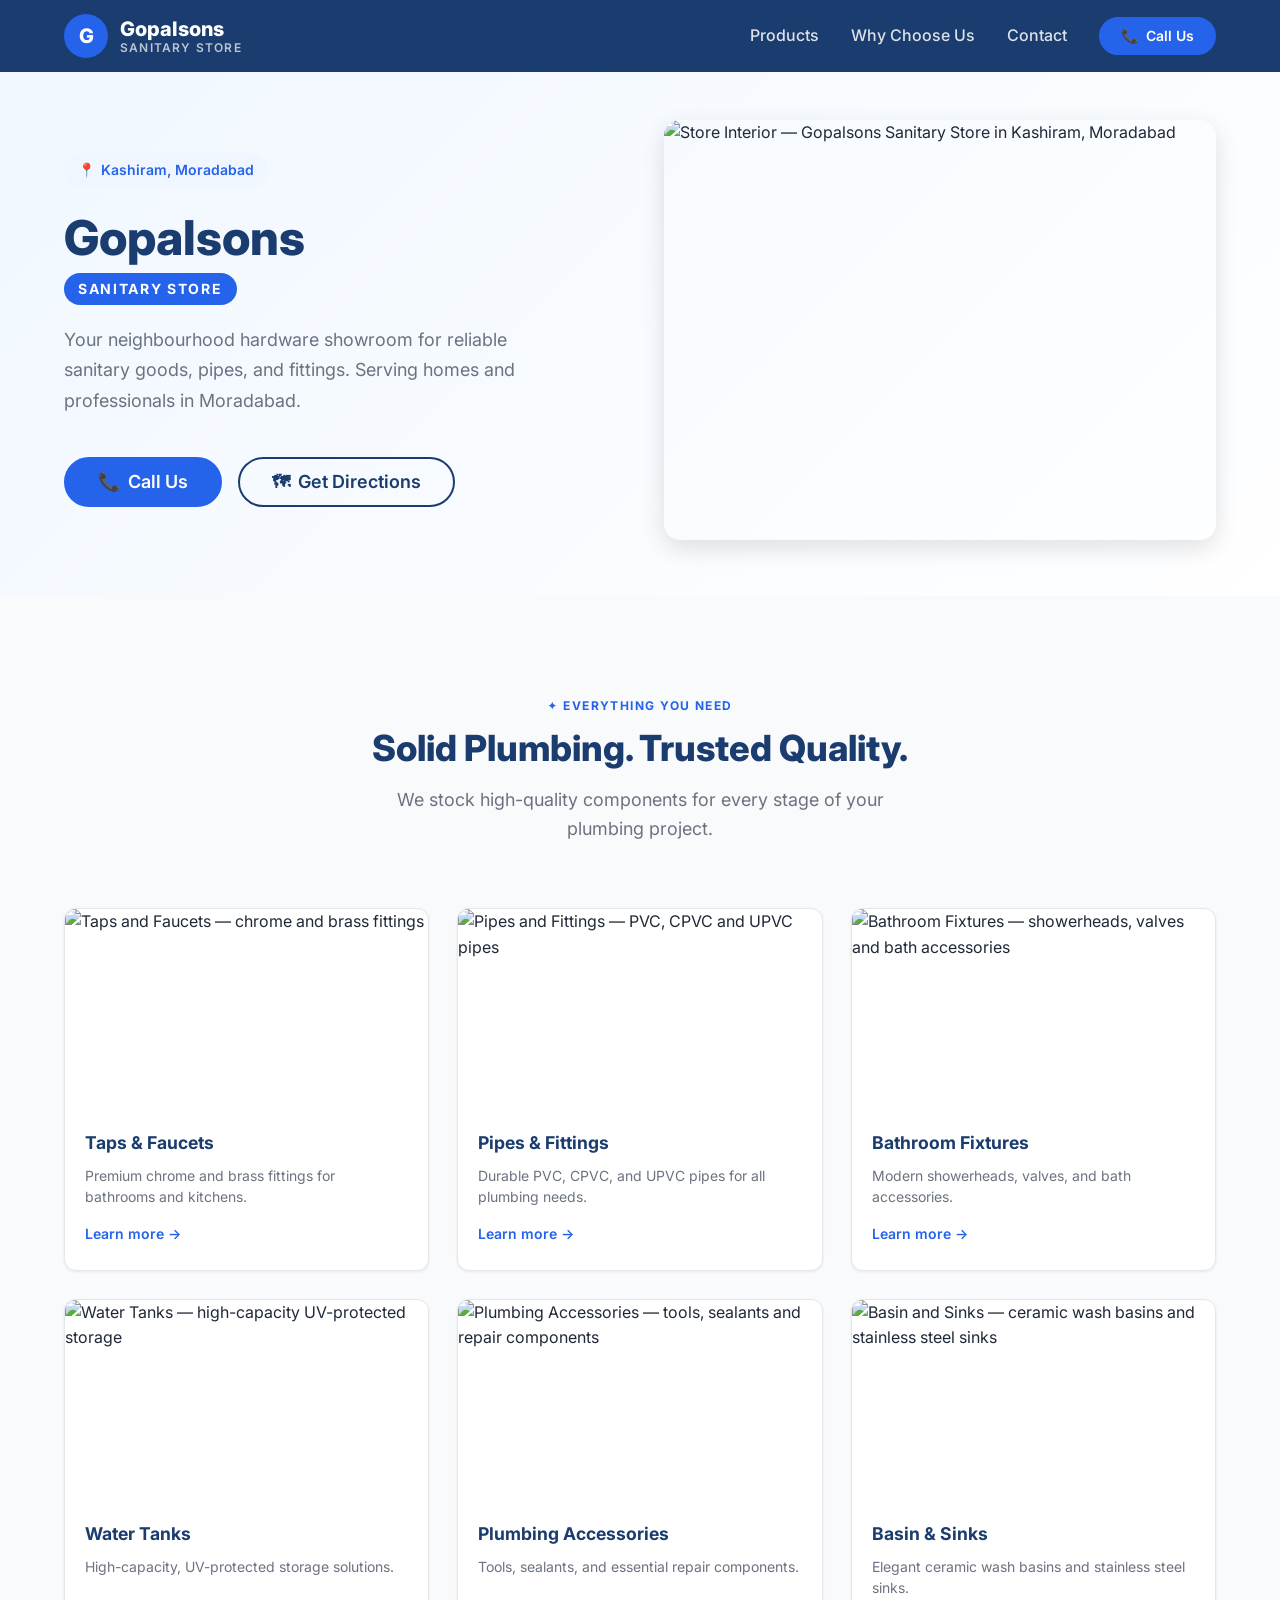
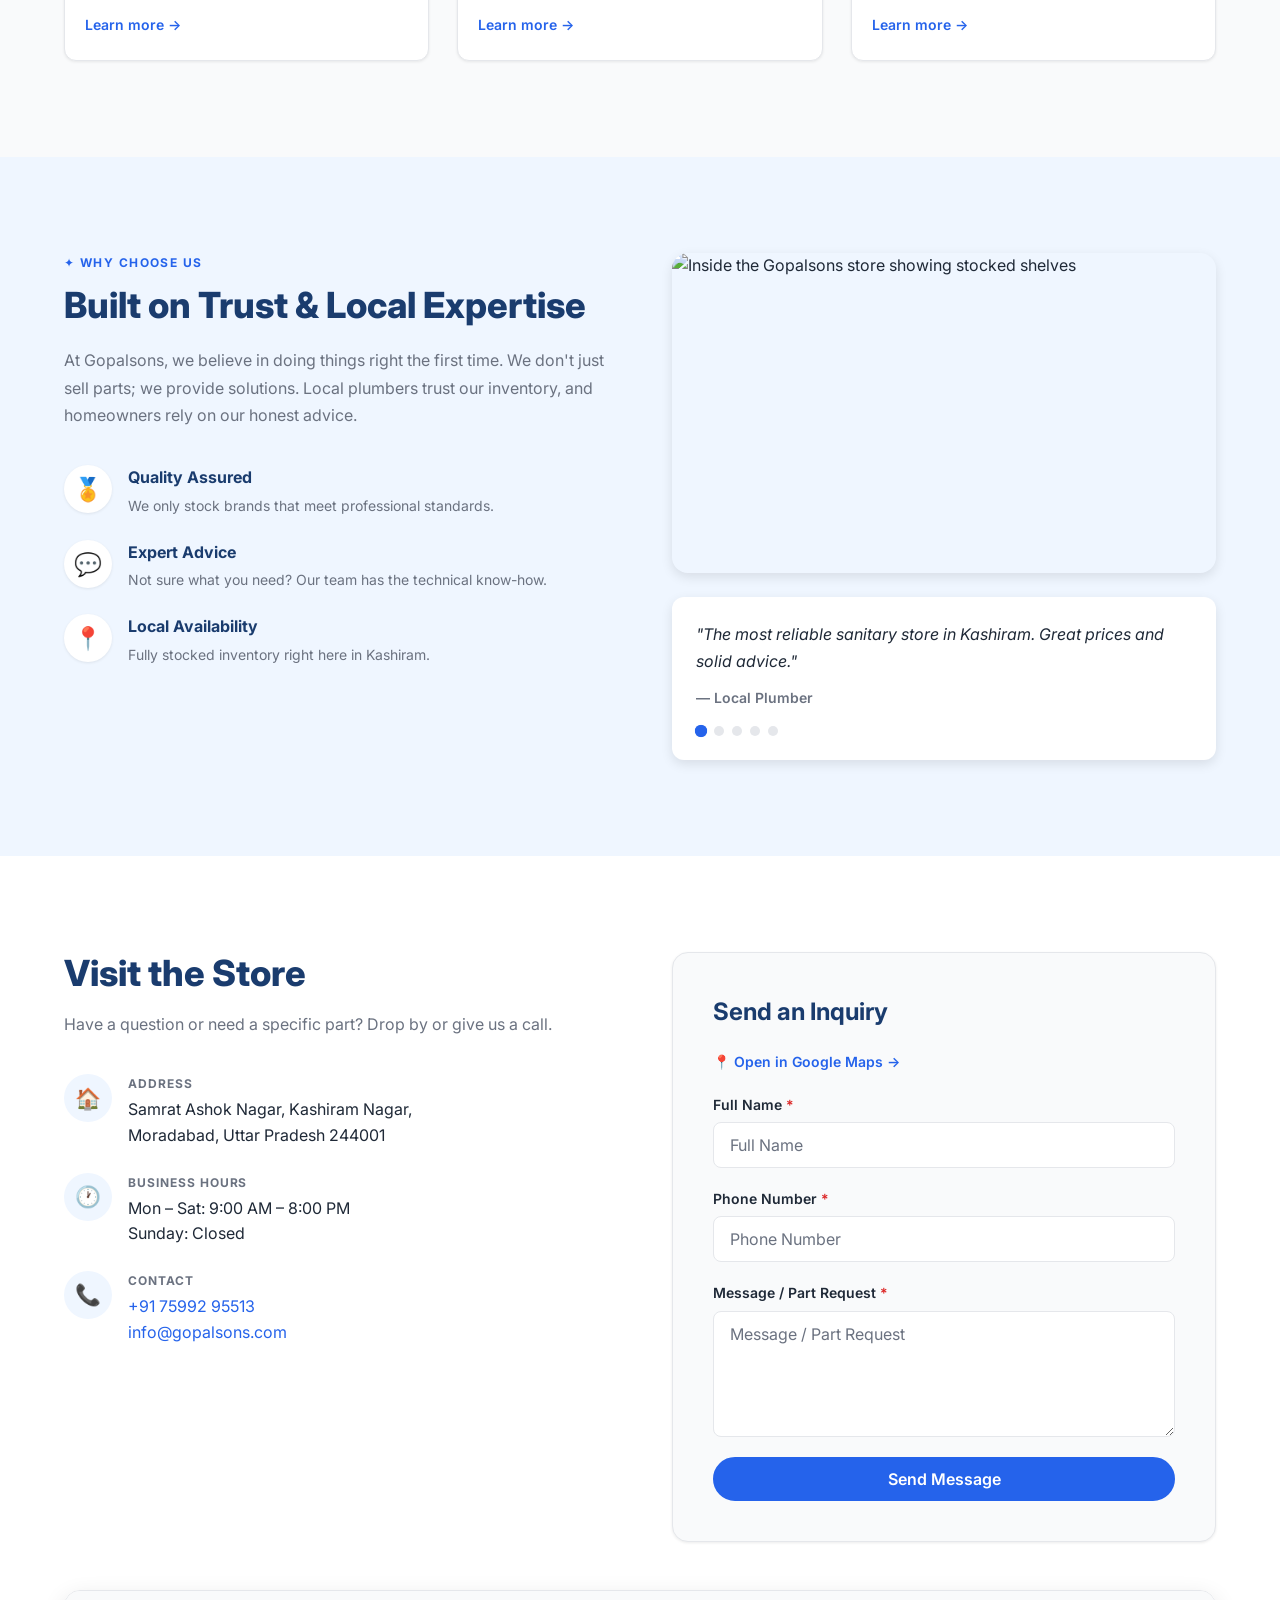
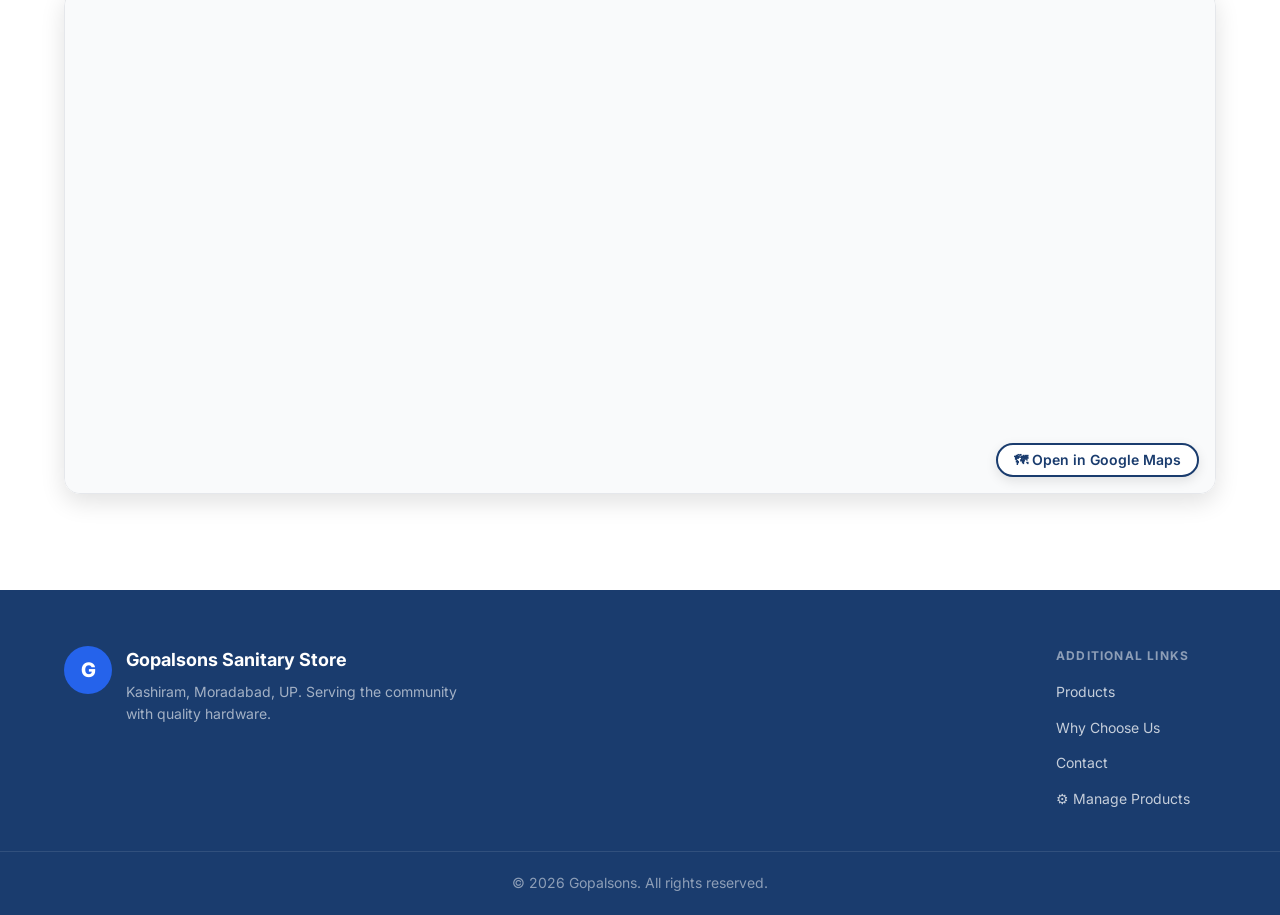
==== index.html @ b0012ec2 "Initial commit: Gopalsons Sanitary Store website" ====
<!DOCTYPE html>
<html lang="en">
<head>
  <meta charset="UTF-8" />
  <meta name="viewport" content="width=device-width, initial-scale=1.0" />
  <title>Gopalsons Sanitary Store | Kashiram, Moradabad</title>
  <meta name="description" content="Gopalsons is your neighbourhood sanitary hardware showroom in Kashiram, Moradabad. Quality pipes, taps, faucets, bathroom fixtures, and plumbing accessories." />

  <!-- Open Graph -->
  <meta property="og:title" content="Gopalsons Sanitary Store | Kashiram, Moradabad" />
  <meta property="og:description" content="Your neighbourhood hardware showroom for reliable sanitary goods, pipes, and fittings. Serving homes and professionals in Moradabad." />
  <meta property="og:type" content="website" />
  <meta property="og:url" content="https://gopalsons-sanitary-supply--jaswant.replit.app/" />
  <meta property="og:image" content="https://gopalsons-sanitary-supply--jaswant.replit.app/hero-bg.jpg" />

  <!-- Google Fonts -->
  <link rel="preconnect" href="https://fonts.googleapis.com" />
  <link rel="preconnect" href="https://fonts.gstatic.com" crossorigin />
  <link href="https://fonts.googleapis.com/css2?family=Inter:wght@400;500;600;700;800&display=swap" rel="stylesheet" />

  <link rel="stylesheet" href="styles.css" />
</head>
<body>

  <a href="#main-content" class="skip-link">Skip to main content</a>

  <!-- ===========================
       NAVIGATION
  ============================ -->
  <header id="navbar">
    <nav class="nav-container">
      <div class="nav-brand">
        <div class="nav-logo" aria-hidden="true">G</div>
        <div class="nav-brand-text">
          <span class="nav-title">Gopalsons</span>
          <span class="nav-subtitle">SANITARY STORE</span>
        </div>
      </div>

      <ul class="nav-links" role="list">
        <li><a href="#products">Products</a></li>
        <li><a href="#about">Why Choose Us</a></li>
        <li><a href="#contact">Contact</a></li>
      </ul>

      <a href="tel:+917599295513" class="btn btn-primary nav-cta">
        <span aria-hidden="true">📞</span> Call Us
      </a>

      <button
        class="nav-hamburger"
        id="navHamburger"
        aria-label="Toggle navigation"
        aria-expanded="false"
        aria-controls="navDrawer"
      >☰</button>
    </nav>

    <!-- Mobile Drawer -->
    <div class="nav-drawer" id="navDrawer" aria-hidden="true">
      <ul class="nav-drawer-links" role="list">
        <li><a href="#products">Products</a></li>
        <li><a href="#about">Why Choose Us</a></li>
        <li><a href="#contact">Contact</a></li>
        <li>
          <a href="tel:+917599295513" class="btn btn-primary drawer-cta">
            📞 Call Us
          </a>
        </li>
      </ul>
    </div>
  </header>

  <main id="main-content">

    <!-- ===========================
         HERO SECTION
    ============================ -->
    <section id="hero" aria-label="Hero">
      <div class="hero-container">
        <div class="hero-content">
          <div class="hero-badge">
            <span aria-hidden="true">📍</span> Kashiram, Moradabad
          </div>

          <h1 class="hero-title">Gopalsons</h1>
          <p class="hero-subtitle">
            <span class="hero-store-tag">SANITARY STORE</span>
          </p>

          <p class="hero-tagline">
            Your neighbourhood hardware showroom for reliable sanitary goods,
            pipes, and fittings. Serving homes and professionals in Moradabad.
          </p>

          <div class="hero-actions">
            <a href="tel:+917599295513" class="btn btn-primary btn-lg">
              <span aria-hidden="true">📞</span> Call Us
            </a>
            <a
              href="https://www.google.com/maps/place/Gopal+Son%27s+Sanitary+Store/@28.8424209,78.7502302,16.25z/data=!4m6!3m5!1s0x390afb600d4c7957:0x787fab94d7e78c6c!8m2!3d28.8423056!4d78.751364!16s%2Fg%2F11rd0y1kb9"
              target="_blank"
              rel="noopener noreferrer"
              class="btn btn-outline btn-lg"
            >
              <span aria-hidden="true">🗺</span> Get Directions
            </a>
          </div>
        </div>

        <div class="hero-image-wrap">
          <img
            src="https://gopalsons-sanitary-supply--jaswant.replit.app/hero-bg.jpg"
            alt="Store Interior — Gopalsons Sanitary Store in Kashiram, Moradabad"
            class="hero-img"
            loading="eager"
            width="600"
            height="480"
          />
        </div>
      </div>
    </section>

    <!-- ===========================
         PRODUCTS SECTION
    ============================ -->
    <section id="products" aria-labelledby="products-heading">
      <div class="section-container">
        <div class="section-header">
          <p class="section-label">✦ Everything You Need</p>
          <h2 id="products-heading">Solid Plumbing. Trusted Quality.</h2>
          <p class="section-sub">
            We stock high-quality components for every stage of your plumbing project.
          </p>
        </div>

        <div class="products-grid">

          <article class="product-card">
            <div class="product-card-img-wrap">
              <img
                src="https://gopalsons-sanitary-supply--jaswant.replit.app/taps.jpg"
                alt="Taps and Faucets — chrome and brass fittings"
                loading="lazy"
                width="400"
                height="240"
              />
            </div>
            <div class="product-card-body">
              <h3>Taps &amp; Faucets</h3>
              <p>Premium chrome and brass fittings for bathrooms and kitchens.</p>
              <a href="plp.html?category=taps-faucets" class="product-link">Learn more <span aria-hidden="true">→</span></a>
            </div>
          </article>

          <article class="product-card">
            <div class="product-card-img-wrap">
              <img
                src="https://gopalsons-sanitary-supply--jaswant.replit.app/pipes.jpg"
                alt="Pipes and Fittings — PVC, CPVC and UPVC pipes"
                loading="lazy"
                width="400"
                height="240"
              />
            </div>
            <div class="product-card-body">
              <h3>Pipes &amp; Fittings</h3>
              <p>Durable PVC, CPVC, and UPVC pipes for all plumbing needs.</p>
              <a href="plp.html?category=pipes-fittings" class="product-link">Learn more <span aria-hidden="true">→</span></a>
            </div>
          </article>

          <article class="product-card">
            <div class="product-card-img-wrap">
              <img
                src="https://gopalsons-sanitary-supply--jaswant.replit.app/fixtures.jpg"
                alt="Bathroom Fixtures — showerheads, valves and bath accessories"
                loading="lazy"
                width="400"
                height="240"
              />
            </div>
            <div class="product-card-body">
              <h3>Bathroom Fixtures</h3>
              <p>Modern showerheads, valves, and bath accessories.</p>
              <a href="plp.html?category=bathroom-fixtures" class="product-link">Learn more <span aria-hidden="true">→</span></a>
            </div>
          </article>

          <article class="product-card">
            <div class="product-card-img-wrap">
              <img
                src="https://gopalsons-sanitary-supply--jaswant.replit.app/tank.jpg"
                alt="Water Tanks — high-capacity UV-protected storage"
                loading="lazy"
                width="400"
                height="240"
              />
            </div>
            <div class="product-card-body">
              <h3>Water Tanks</h3>
              <p>High-capacity, UV-protected storage solutions.</p>
              <a href="plp.html?category=water-tanks" class="product-link">Learn more <span aria-hidden="true">→</span></a>
            </div>
          </article>

          <article class="product-card">
            <div class="product-card-img-wrap">
              <img
                src="https://gopalsons-sanitary-supply--jaswant.replit.app/accessories.jpg"
                alt="Plumbing Accessories — tools, sealants and repair components"
                loading="lazy"
                width="400"
                height="240"
              />
            </div>
            <div class="product-card-body">
              <h3>Plumbing Accessories</h3>
              <p>Tools, sealants, and essential repair components.</p>
              <a href="plp.html?category=plumbing-accessories" class="product-link">Learn more <span aria-hidden="true">→</span></a>
            </div>
          </article>

          <article class="product-card">
            <div class="product-card-img-wrap">
              <img
                src="https://gopalsons-sanitary-supply--jaswant.replit.app/basin.jpg"
                alt="Basin and Sinks — ceramic wash basins and stainless steel sinks"
                loading="lazy"
                width="400"
                height="240"
              />
            </div>
            <div class="product-card-body">
              <h3>Basin &amp; Sinks</h3>
              <p>Elegant ceramic wash basins and stainless steel sinks.</p>
              <a href="plp.html?category=basin-sinks" class="product-link">Learn more <span aria-hidden="true">→</span></a>
            </div>
          </article>

        </div>
      </div>
    </section>

    <!-- ===========================
         ABOUT / TRUST SECTION
    ============================ -->
    <section id="about" aria-labelledby="about-heading">
      <div class="section-container">
        <div class="about-grid">

          <!-- Left: text content -->
          <div class="about-content">
            <p class="section-label">✦ Why Choose Us</p>
            <h2 id="about-heading">Built on Trust &amp; Local Expertise</h2>
            <p class="about-intro">
              At Gopalsons, we believe in doing things right the first time.
              We don't just sell parts; we provide solutions. Local plumbers
              trust our inventory, and homeowners rely on our honest advice.
            </p>

            <div class="features-list">
              <div class="feature-row">
                <div class="feature-icon" aria-hidden="true">🏅</div>
                <div class="feature-text">
                  <h3>Quality Assured</h3>
                  <p>We only stock brands that meet professional standards.</p>
                </div>
              </div>

              <div class="feature-row">
                <div class="feature-icon" aria-hidden="true">💬</div>
                <div class="feature-text">
                  <h3>Expert Advice</h3>
                  <p>Not sure what you need? Our team has the technical know-how.</p>
                </div>
              </div>

              <div class="feature-row">
                <div class="feature-icon" aria-hidden="true">📍</div>
                <div class="feature-text">
                  <h3>Local Availability</h3>
                  <p>Fully stocked inventory right here in Kashiram.</p>
                </div>
              </div>
            </div>
          </div>

          <!-- Right: image + testimonial carousel -->
          <div class="about-visual">
            <img
              src="https://gopalsons-sanitary-supply--jaswant.replit.app/hero-bg.jpg"
              alt="Inside the Gopalsons store showing stocked shelves"
              class="about-img"
              loading="lazy"
              width="560"
              height="380"
            />

            <div class="testimonial-card" role="region" aria-label="Customer testimonials">
              <blockquote id="testimonialQuote" class="testimonial-quote">
                <p>"The most reliable sanitary store in Kashiram. Great prices and solid advice."</p>
                <footer class="testimonial-author">— Local Plumber</footer>
              </blockquote>

              <div class="carousel-dots" role="tablist" aria-label="Testimonial slides">
                <button class="dot active" role="tab" aria-label="Go to slide 1" aria-selected="true" data-index="0"></button>
                <button class="dot" role="tab" aria-label="Go to slide 2" aria-selected="false" data-index="1"></button>
                <button class="dot" role="tab" aria-label="Go to slide 3" aria-selected="false" data-index="2"></button>
                <button class="dot" role="tab" aria-label="Go to slide 4" aria-selected="false" data-index="3"></button>
                <button class="dot" role="tab" aria-label="Go to slide 5" aria-selected="false" data-index="4"></button>
              </div>
            </div>
          </div>

        </div>
      </div>
    </section>

    <!-- ===========================
         CONTACT SECTION
    ============================ -->
    <section id="contact" aria-labelledby="contact-heading">
      <div class="section-container">
        <div class="contact-grid">

          <!-- Left: Store details -->
          <div class="contact-info">
            <h2 id="contact-heading">Visit the Store</h2>
            <p class="contact-intro">
              Have a question or need a specific part? Drop by or give us a call.
            </p>

            <div class="store-details">
              <div class="store-detail-block">
                <div class="store-detail-icon" aria-hidden="true">🏠</div>
                <div class="store-detail-text">
                  <span class="store-detail-label">Address</span>
                  <span class="store-detail-value">Samrat Ashok Nagar, Kashiram Nagar,<br />Moradabad, Uttar Pradesh 244001</span>
                </div>
              </div>

              <div class="store-detail-block">
                <div class="store-detail-icon" aria-hidden="true">🕐</div>
                <div class="store-detail-text">
                  <span class="store-detail-label">Business Hours</span>
                  <span class="store-detail-value">
                    Mon – Sat: 9:00 AM – 8:00 PM<br />Sunday: Closed
                  </span>
                </div>
              </div>

              <div class="store-detail-block">
                <div class="store-detail-icon" aria-hidden="true">📞</div>
                <div class="store-detail-text">
                  <span class="store-detail-label">Contact</span>
                  <span class="store-detail-value">
                    <a href="tel:+917599295513">+91 75992 95513</a><br />
                    <a href="mailto:info@gopalsons.com">info@gopalsons.com</a>
                  </span>
                </div>
              </div>
            </div>
          </div>

          <!-- Right: Inquiry form -->
          <div class="contact-form-wrap">
            <h3>Send an Inquiry</h3>
            <p class="map-directions-hint">📍 <a href="https://www.google.com/maps/place/Gopal+Son%27s+Sanitary+Store/@28.8424209,78.7502302,16.25z/data=!4m6!3m5!1s0x390afb600d4c7957:0x787fab94d7e78c6c!8m2!3d28.8423056!4d78.751364!16s%2Fg%2F11rd0y1kb9" target="_blank" rel="noopener noreferrer">Open in Google Maps →</a></p>
            <form id="contactForm" class="contact-form" novalidate>
              <div class="form-group">
                <label for="fullName">Full Name <span class="required" aria-hidden="true">*</span></label>
                <input
                  type="text"
                  id="fullName"
                  name="fullName"
                  placeholder="Full Name"
                  required
                  autocomplete="name"
                />
              </div>

              <div class="form-group">
                <label for="phone">Phone Number <span class="required" aria-hidden="true">*</span></label>
                <input
                  type="tel"
                  id="phone"
                  name="phone"
                  placeholder="Phone Number"
                  required
                  pattern="[0-9+\-\s]{7,15}"
                  autocomplete="tel"
                />
              </div>

              <div class="form-group">
                <label for="message">Message / Part Request <span class="required" aria-hidden="true">*</span></label>
                <textarea
                  id="message"
                  name="message"
                  placeholder="Message / Part Request"
                  rows="5"
                  required
                ></textarea>
              </div>

              <button type="submit" class="btn btn-primary btn-full">
                Send Message
              </button>
            </form>
          </div>

        </div>

        <!-- Google Maps Embed (T-93) — pinned via exact coordinates -->
        <div class="map-embed-wrap">
          <iframe
            class="map-embed"
            title="Gopalsons Sanitary Store location on Google Maps"
            aria-label="Map showing Gopal Son's Sanitary Store at Samrat Ashok Nagar, Kashiram Nagar, Moradabad"
            src="https://maps.google.com/maps?q=28.842326101224128,78.75170978437237&z=17&output=embed"
            allowfullscreen
            loading="lazy"
            referrerpolicy="no-referrer-when-downgrade"
          ><a href="https://www.google.com/maps/place/Gopal+Son%27s+Sanitary+Store/@28.8424209,78.7502302,16.25z" target="_blank" rel="noopener noreferrer">View store on Google Maps</a></iframe>
          <a
            href="https://www.google.com/maps/place/Gopal+Son%27s+Sanitary+Store/@28.8424209,78.7502302,16.25z/data=!4m6!3m5!1s0x390afb600d4c7957:0x787fab94d7e78c6c!8m2!3d28.8423056!4d78.751364!16s%2Fg%2F11rd0y1kb9"
            target="_blank"
            rel="noopener noreferrer"
            class="btn btn-outline btn-sm map-open-btn"
          >🗺 Open in Google Maps</a>
        </div>

      </div>
    </section>

  </main>

  <!-- ===========================
       ADMIN — PRODUCT MANAGEMENT
  ============================ -->
  <section id="admin" class="admin-section" aria-labelledby="admin-heading" hidden>
    <div class="section-container">

      <div class="admin-header">
        <div>
          <p class="section-label">⚙ Product Management</p>
          <h2 id="admin-heading">Manage Products</h2>
          <p class="admin-header-sub">Add individual products or bulk-upload from a CSV file. Changes are saved locally in your browser.</p>
        </div>
        <button class="admin-close-btn" id="adminCloseBtn" aria-label="Close admin panel">✕ Close</button>
      </div>

      <!-- Tabs -->
      <div class="admin-tabs" role="tablist" aria-label="Product management options">
        <button class="admin-tab active" role="tab" aria-selected="true"
          aria-controls="tab-add-single" id="tab-btn-add">➕ Add Product</button>
        <button class="admin-tab" role="tab" aria-selected="false"
          aria-controls="tab-bulk-upload" id="tab-btn-bulk">📂 Bulk CSV Upload</button>
        <button class="admin-tab" role="tab" aria-selected="false"
          aria-controls="tab-manage-list" id="tab-btn-manage">📋 Manage List</button>
      </div>

      <!-- Panel: Add Single Product -->
      <div class="admin-panel" id="tab-add-single" role="tabpanel" aria-labelledby="tab-btn-add">
        <form id="adminProductForm" class="admin-form" novalidate>
          <div class="admin-form-grid">
            <div class="form-group">
              <label for="adminProductName">Product Name <span class="required" aria-hidden="true">*</span></label>
              <input type="text" id="adminProductName" name="name"
                placeholder="e.g. Brass Ball Valve" required autocomplete="off" />
            </div>
            <div class="form-group">
              <label for="adminProductCategory">Category <span class="required" aria-hidden="true">*</span></label>
              <select id="adminProductCategory" name="category" required>
                <option value="">— Select a category —</option>
                <option value="taps-faucets">Taps &amp; Faucets</option>
                <option value="pipes-fittings">Pipes &amp; Fittings</option>
                <option value="bathroom-fixtures">Bathroom Fixtures</option>
                <option value="water-tanks">Water Tanks</option>
                <option value="plumbing-accessories">Plumbing Accessories</option>
                <option value="basin-sinks">Basin &amp; Sinks</option>
                <option value="other">Other</option>
              </select>
            </div>
          </div>
          <div class="admin-form-grid">
            <div class="form-group">
              <label for="adminProductImg">Image URL <span class="form-hint">(optional)</span></label>
              <input type="url" id="adminProductImg" name="imageUrl"
                placeholder="https://example.com/image.jpg" autocomplete="off" />
            </div>
            <div class="form-group"><!-- spacer --></div>
          </div>
          <div class="form-group">
            <label for="adminProductDesc">Description <span class="required" aria-hidden="true">*</span></label>
            <textarea id="adminProductDesc" name="description" rows="3"
              placeholder="Short product description…" required></textarea>
          </div>
          <div class="admin-form-actions">
            <button type="submit" class="btn btn-primary">➕ Add Product</button>
            <span class="admin-feedback" id="adminAddFeedback" role="status" aria-live="polite"></span>
          </div>
        </form>
      </div>

      <!-- Panel: Bulk CSV Upload -->
      <div class="admin-panel" id="tab-bulk-upload" role="tabpanel" aria-labelledby="tab-btn-bulk" hidden>
        <div class="csv-info">
          <p>Upload a <code>.csv</code> file with the following columns (first row = headers):</p>
          <code class="csv-template-preview">name,description,imageUrl,category</code>
          <button class="btn btn-outline btn-sm" id="downloadTemplateBtn">⬇ Download CSV Template</button>
        </div>

        <div class="csv-dropzone" id="csvDropzone" role="button" tabindex="0"
          aria-label="Upload CSV file — click or drag and drop">
          <div class="csv-dropzone-icon" aria-hidden="true">📂</div>
          <p class="csv-dropzone-text">Drag &amp; drop your CSV here</p>
          <p class="csv-dropzone-sub">or click to browse files</p>
          <input type="file" id="csvFileInput" accept=".csv,text/csv"
            class="csv-file-input" aria-label="Select CSV file" />
        </div>

        <div class="csv-result" id="csvResult" hidden>
          <p class="csv-result-summary" id="csvResultSummary" role="status" aria-live="polite"></p>
          <div class="admin-form-actions">
            <button class="btn btn-primary" id="csvImportBtn">✅ Import Products</button>
            <button class="btn btn-outline" id="csvCancelBtn">Cancel</button>
          </div>
        </div>
      </div>

      <!-- Panel: Manage List -->
      <div class="admin-panel" id="tab-manage-list" role="tabpanel" aria-labelledby="tab-btn-manage" hidden>
        <div class="manage-toolbar">
          <p class="manage-count" id="manageCount">0 custom products</p>
          <button class="btn btn-outline btn-sm btn-danger" id="clearAllBtn">🗑 Clear All</button>
        </div>
        <div id="manageProductsTable" class="manage-table-wrap">
          <!-- Rendered by JS -->
        </div>
      </div>

    </div>
  </section>

  <!-- ===========================
       FOOTER
  ============================ -->
  <footer id="footer">
    <div class="footer-container">
      <div class="footer-brand">
        <div class="footer-logo" aria-hidden="true">G</div>
        <div class="footer-brand-text">
          <span class="footer-name">Gopalsons Sanitary Store</span>
          <span class="footer-tagline">Kashiram, Moradabad, UP. Serving the community with quality hardware.</span>
        </div>
      </div>

      <nav class="footer-nav" aria-label="Footer navigation">
        <p class="footer-nav-heading">Additional Links</p>
        <ul role="list">
          <li><a href="#products">Products</a></li>
          <li><a href="#about">Why Choose Us</a></li>
          <li><a href="#contact">Contact</a></li>
          <li><a href="#admin" id="openAdminLink">⚙ Manage Products</a></li>
        </ul>
      </nav>
    </div>

    <div class="footer-bottom">
      <p>© 2026 Gopalsons. All rights reserved.</p>
    </div>
  </footer>

  <!-- Toast Notification -->
  <div
    id="toast"
    class="toast"
    role="status"
    aria-live="polite"
    aria-atomic="true"
    aria-hidden="true"
  >
    ✅ Message sent! We'll get back to you shortly.
  </div>

  <script src="script.js"></script>
</body>
</html>
---- styles.css ----
/* =============================================================
   CSS CUSTOM PROPERTIES (Design System Tokens)
   Based on SPEC.md §5
   ============================================================= */
:root {
  /* Colours */
  --color-primary:       #1a3c6e;
  --color-primary-dark:  #122a52;
  --color-accent:        #2563eb;
  --color-accent-hover:  #1d4ed8;
  --color-accent-light:  #eff6ff;
  --color-text:          #1f2937;
  --color-text-muted:    #6b7280;
  --color-bg:            #ffffff;
  --color-bg-alt:        #f9fafb;
  --color-border:        #e5e7eb;
  --color-success:       #16a34a;

  /* Typography */
  --font-sans:   'Inter', system-ui, sans-serif;
  --text-xs:     0.75rem;
  --text-sm:     0.875rem;
  --text-base:   1rem;
  --text-lg:     1.125rem;
  --text-xl:     1.25rem;
  --text-2xl:    1.5rem;
  --text-3xl:    1.875rem;
  --text-4xl:    2.25rem;
  --text-5xl:    3rem;

  /* Border Radius */
  --radius-sm:   4px;
  --radius-md:   8px;
  --radius-lg:   12px;
  --radius-xl:   16px;
  --radius-full: 9999px;

  /* Shadows */
  --shadow-sm:   0 1px 3px rgba(0, 0, 0, 0.08);
  --shadow-md:   0 4px 12px rgba(0, 0, 0, 0.10);
  --shadow-lg:   0 8px 24px rgba(0, 0, 0, 0.12);

  /* Nav height used in padding offsets */
  --nav-height: 72px;
}

/* =============================================================
   SKIP TO CONTENT (T-85 keyboard a11y)
   ============================================================= */
.skip-link {
  position: absolute;
  top: -100%;
  left: 16px;
  background: var(--color-accent);
  color: #ffffff;
  padding: 12px 20px;
  border-radius: 0 0 var(--radius-md) var(--radius-md);
  font-weight: 700;
  font-size: var(--text-sm);
  z-index: 9999;
  transition: top 0.2s ease;
  text-decoration: none;
}

.skip-link:focus {
  top: 0;
}

/* =============================================================
   SCREEN READER ONLY
   ============================================================= */
.sr-only {
  position: absolute;
  width: 1px;
  height: 1px;
  padding: 0;
  margin: -1px;
  overflow: hidden;
  clip: rect(0, 0, 0, 0);
  white-space: nowrap;
  border: 0;
}

/* =============================================================
   CSS RESET & BASE
   ============================================================= */
*, *::before, *::after {
  box-sizing: border-box;
  margin: 0;
  padding: 0;
}

html {
  scroll-behavior: smooth;
  font-size: 16px;
  scroll-padding-top: var(--nav-height);
}

body {
  font-family: var(--font-sans);
  font-size: var(--text-base);
  line-height: 1.6;
  color: var(--color-text);
  background: var(--color-bg);
  -webkit-font-smoothing: antialiased;
}

img {
  display: block;
  max-width: 100%;
  height: auto;
}

a {
  color: inherit;
  text-decoration: none;
}

ul {
  list-style: none;
}

button {
  font-family: inherit;
  cursor: pointer;
  border: none;
  background: none;
}

/* =============================================================
   UTILITY CLASSES
   ============================================================= */
.section-container {
  max-width: 1200px;
  margin: 0 auto;
  padding: 96px 24px;
}

.section-header {
  text-align: center;
  margin-bottom: 64px;
}

.section-label {
  display: inline-block;
  font-size: var(--text-xs);
  font-weight: 700;
  letter-spacing: 0.12em;
  text-transform: uppercase;
  color: var(--color-accent);
  margin-bottom: 12px;
}

.section-header h2 {
  font-size: var(--text-4xl);
  font-weight: 800;
  color: var(--color-primary);
  line-height: 1.2;
  margin-bottom: 16px;
}

.section-sub {
  font-size: var(--text-lg);
  color: var(--color-text-muted);
  max-width: 560px;
  margin: 0 auto;
}

/* =============================================================
   BUTTONS
   ============================================================= */
.btn {
  display: inline-flex;
  align-items: center;
  gap: 8px;
  padding: 12px 24px;
  border-radius: var(--radius-full);
  font-size: var(--text-base);
  font-weight: 600;
  line-height: 1;
  transition: background 0.2s ease, color 0.2s ease,
              border-color 0.2s ease, box-shadow 0.2s ease,
              transform 0.15s ease;
  white-space: nowrap;
  text-decoration: none;
}

.btn:focus-visible {
  outline: 3px solid var(--color-accent);
  outline-offset: 3px;
}

.btn-primary {
  background: var(--color-accent);
  color: #ffffff;
  border: 2px solid var(--color-accent);
}

.btn-primary:hover {
  background: var(--color-accent-hover);
  border-color: var(--color-accent-hover);
  transform: translateY(-1px);
  box-shadow: var(--shadow-md);
}

.btn-outline {
  background: transparent;
  color: var(--color-primary);
  border: 2px solid var(--color-primary);
}

.btn-outline:hover {
  background: var(--color-primary);
  color: #ffffff;
  transform: translateY(-1px);
  box-shadow: var(--shadow-md);
}

.btn-lg {
  padding: 14px 32px;
  font-size: var(--text-lg);
}

.btn-full {
  width: 100%;
  justify-content: center;
}

/* =============================================================
   NAVIGATION
   ============================================================= */
#navbar {
  position: fixed;
  top: 0;
  left: 0;
  right: 0;
  z-index: 1000;
  background: var(--color-primary);
  transition: background 0.3s ease, box-shadow 0.3s ease;
}

#navbar.scrolled {
  box-shadow: var(--shadow-lg);
}

.nav-container {
  max-width: 1200px;
  margin: 0 auto;
  padding: 0 24px;
  height: var(--nav-height);
  display: flex;
  align-items: center;
  gap: 32px;
}

/* Brand */
.nav-brand {
  display: flex;
  align-items: center;
  gap: 12px;
  text-decoration: none;
  flex-shrink: 0;
}

.nav-logo {
  width: 44px;
  height: 44px;
  border-radius: var(--radius-full);
  background: var(--color-accent);
  color: #ffffff;
  display: flex;
  align-items: center;
  justify-content: center;
  font-size: var(--text-xl);
  font-weight: 800;
  flex-shrink: 0;
}

.nav-brand-text {
  display: flex;
  flex-direction: column;
  line-height: 1.2;
}

.nav-title {
  font-size: var(--text-xl);
  font-weight: 800;
  color: #ffffff;
}

.nav-subtitle {
  font-size: var(--text-xs);
  font-weight: 600;
  letter-spacing: 0.1em;
  color: rgba(255, 255, 255, 0.7);
}

/* Links */
.nav-links {
  display: flex;
  align-items: center;
  gap: 32px;
  margin-left: auto;
}

.nav-links a {
  font-size: var(--text-base);
  font-weight: 500;
  color: rgba(255, 255, 255, 0.85);
  transition: color 0.2s ease;
  position: relative;
  padding-bottom: 4px;
}

.nav-links a::after {
  content: '';
  position: absolute;
  bottom: 0;
  left: 0;
  right: 0;
  height: 2px;
  background: var(--color-accent);
  transform: scaleX(0);
  transition: transform 0.2s ease;
  border-radius: 2px;
}

.nav-links a:hover,
.nav-links a.active {
  color: #ffffff;
}

.nav-links a:hover::after,
.nav-links a.active::after {
  transform: scaleX(1);
}

.nav-links a:focus-visible {
  outline: 3px solid var(--color-accent);
  outline-offset: 4px;
  border-radius: var(--radius-sm);
}

/* CTA in nav */
.nav-cta {
  padding: 10px 20px;
  font-size: var(--text-sm);
  flex-shrink: 0;
}

/* Hamburger */
.nav-hamburger {
  display: none;
  font-size: 1.5rem;
  color: #ffffff;
  padding: 8px;
  margin-left: auto;
  border-radius: var(--radius-md);
  transition: background 0.2s ease;
}

.nav-hamburger:hover {
  background: rgba(255, 255, 255, 0.15);
}

.nav-hamburger:focus-visible {
  outline: 3px solid var(--color-accent);
  outline-offset: 3px;
}

/* Mobile Drawer */
.nav-drawer {
  background: var(--color-primary-dark);
  max-height: 0;
  overflow: hidden;
  transition: max-height 0.35s ease;
}

.nav-drawer.open {
  max-height: 400px;
}

.nav-drawer-links {
  padding: 16px 24px 24px;
  display: flex;
  flex-direction: column;
  gap: 4px;
}

.nav-drawer-links li a {
  display: block;
  padding: 12px 16px;
  font-size: var(--text-base);
  font-weight: 500;
  color: rgba(255, 255, 255, 0.85);
  border-radius: var(--radius-md);
  transition: background 0.2s ease, color 0.2s ease;
}

.nav-drawer-links li a:hover {
  background: rgba(255, 255, 255, 0.1);
  color: #ffffff;
}

.nav-drawer-links li a:focus-visible {
  outline: 3px solid var(--color-accent);
  outline-offset: 2px;
}

.drawer-cta {
  margin-top: 8px;
  width: 100%;
  justify-content: center;
}

/* =============================================================
   HERO SECTION
   ============================================================= */
#hero {
  padding-top: var(--nav-height);
  background: linear-gradient(135deg, #f0f7ff 0%, #ffffff 100%);
}

.hero-container {
  max-width: 1200px;
  margin: 0 auto;
  padding: 48px 24px 56px;
  display: grid;
  grid-template-columns: 1fr 1fr;
  gap: 48px;
  align-items: center;
}

/* Hero text */
.hero-badge {
  display: inline-flex;
  align-items: center;
  gap: 6px;
  background: var(--color-accent-light);
  color: var(--color-accent);
  font-size: var(--text-sm);
  font-weight: 600;
  padding: 6px 14px;
  border-radius: var(--radius-full);
  margin-bottom: 24px;
}

.hero-title {
  font-size: var(--text-5xl);
  font-weight: 800;
  color: var(--color-primary);
  line-height: 1.1;
  margin-bottom: 8px;
}

.hero-subtitle {
  margin-bottom: 20px;
}

.hero-store-tag {
  display: inline-block;
  background: var(--color-accent);
  color: #ffffff;
  font-size: var(--text-sm);
  font-weight: 700;
  letter-spacing: 0.12em;
  padding: 5px 14px;
  border-radius: var(--radius-full);
}

.hero-tagline {
  font-size: var(--text-lg);
  color: var(--color-text-muted);
  max-width: 480px;
  margin-bottom: 40px;
  line-height: 1.7;
}

.hero-actions {
  display: flex;
  gap: 16px;
  flex-wrap: wrap;
}

/* Hero image */
.hero-image-wrap {
  display: flex;
  justify-content: center;
  align-items: center;
}

.hero-img {
  width: 100%;
  max-width: 560px;
  height: 420px;
  object-fit: cover;
  border-radius: var(--radius-xl);
  box-shadow: var(--shadow-lg);
}

/* =============================================================
   PRODUCTS SECTION
   ============================================================= */
#products {
  background: var(--color-bg-alt);
}

.products-grid {
  display: grid;
  grid-template-columns: repeat(3, 1fr);
  gap: 28px;
}

/* Product Card */
.product-card {
  background: var(--color-bg);
  border-radius: var(--radius-lg);
  overflow: hidden;
  box-shadow: var(--shadow-sm);
  border: 1px solid var(--color-border);
  transition: transform 0.25s ease, box-shadow 0.25s ease;
  display: flex;
  flex-direction: column;
}

.product-card:hover {
  transform: translateY(-4px);
  box-shadow: var(--shadow-lg);
}

.product-card-img-wrap {
  overflow: hidden;
  height: 200px;
  flex-shrink: 0;
}

.product-card-img-wrap img {
  width: 100%;
  height: 100%;
  object-fit: cover;
  transition: transform 0.4s ease;
}

.product-card:hover .product-card-img-wrap img {
  transform: scale(1.04);
}

.product-card-body {
  padding: 20px 20px 24px;
  display: flex;
  flex-direction: column;
  flex: 1;
}

.product-card-body h3 {
  font-size: 1.1rem;
  font-weight: 700;
  color: var(--color-primary);
  margin-bottom: 8px;
}

.product-card-body p {
  font-size: var(--text-sm);
  color: var(--color-text-muted);
  line-height: 1.5;
  flex: 1;
  margin-bottom: 16px;
}

.product-link {
  display: inline-flex;
  align-items: center;
  gap: 4px;
  font-size: var(--text-sm);
  font-weight: 600;
  color: var(--color-accent);
  transition: gap 0.2s ease, color 0.2s ease;
}

.product-link:hover {
  color: var(--color-accent-hover);
  gap: 8px;
}

.product-link:focus-visible {
  outline: 3px solid var(--color-accent);
  outline-offset: 3px;
  border-radius: var(--radius-sm);
}

/* =============================================================
   ABOUT / TRUST SECTION
   ============================================================= */
#about {
  background: var(--color-accent-light);
}

.about-grid {
  display: grid;
  grid-template-columns: 1fr 1fr;
  gap: 64px;
  align-items: start;
}

.about-content .section-label {
  display: block;
  text-align: left;
  margin-bottom: 12px;
}

.about-content h2 {
  font-size: var(--text-4xl);
  font-weight: 800;
  color: var(--color-primary);
  line-height: 1.2;
  margin-bottom: 20px;
}

.about-intro {
  font-size: var(--text-base);
  color: var(--color-text-muted);
  line-height: 1.7;
  margin-bottom: 36px;
}

/* Feature rows */
.features-list {
  display: flex;
  flex-direction: column;
  gap: 24px;
}

.feature-row {
  display: flex;
  align-items: flex-start;
  gap: 16px;
}

.feature-icon {
  width: 48px;
  height: 48px;
  border-radius: var(--radius-full);
  background: var(--color-bg);
  display: flex;
  align-items: center;
  justify-content: center;
  font-size: 1.4rem;
  flex-shrink: 0;
  box-shadow: var(--shadow-sm);
}

.feature-text h3 {
  font-size: var(--text-base);
  font-weight: 700;
  color: var(--color-primary);
  margin-bottom: 4px;
}

.feature-text p {
  font-size: var(--text-sm);
  color: var(--color-text-muted);
  line-height: 1.5;
}

/* About image */
.about-img {
  width: 100%;
  height: 320px;
  object-fit: cover;
  border-radius: var(--radius-xl);
  box-shadow: var(--shadow-md);
  margin-bottom: 24px;
}

/* Testimonial */
.testimonial-card {
  background: var(--color-bg);
  border-radius: var(--radius-lg);
  padding: 24px;
  box-shadow: var(--shadow-md);
}

.testimonial-quote p {
  font-size: var(--text-base);
  font-style: italic;
  color: var(--color-text);
  line-height: 1.7;
  margin-bottom: 12px;
}

/* Opening decorative quote is already included in the text content */

.testimonial-author {
  font-size: var(--text-sm);
  font-weight: 600;
  color: var(--color-text-muted);
}

/* Carousel dots */
.carousel-dots {
  display: flex;
  align-items: center;
  gap: 8px;
  margin-top: 16px;
}

.dot {
  width: 10px;
  height: 10px;
  border-radius: var(--radius-full);
  background: var(--color-border);
  border: 2px solid transparent;
  padding: 0;
  transition: background 0.2s ease, transform 0.2s ease;
  cursor: pointer;
}

.dot.active {
  background: var(--color-accent);
  transform: scale(1.25);
}

.dot:hover:not(.active) {
  background: var(--color-text-muted);
}

.dot:focus-visible {
  outline: 3px solid var(--color-accent);
  outline-offset: 3px;
}

/* =============================================================
   CONTACT SECTION
   ============================================================= */
#contact {
  background: var(--color-bg);
}

.contact-grid {
  display: grid;
  grid-template-columns: 1fr 1fr;
  gap: 64px;
  align-items: start;
}

.contact-info h2 {
  font-size: var(--text-4xl);
  font-weight: 800;
  color: var(--color-primary);
  margin-bottom: 16px;
  line-height: 1.2;
}

.contact-intro {
  font-size: var(--text-base);
  color: var(--color-text-muted);
  margin-bottom: 36px;
  line-height: 1.7;
}

/* Store detail blocks */
.store-details {
  display: flex;
  flex-direction: column;
  gap: 24px;
}

.store-detail-block {
  display: flex;
  align-items: flex-start;
  gap: 16px;
}

.store-detail-icon {
  width: 48px;
  height: 48px;
  border-radius: var(--radius-full);
  background: var(--color-accent-light);
  display: flex;
  align-items: center;
  justify-content: center;
  font-size: 1.3rem;
  flex-shrink: 0;
}

.store-detail-text {
  display: flex;
  flex-direction: column;
  gap: 4px;
}

.store-detail-label {
  font-size: var(--text-xs);
  font-weight: 700;
  letter-spacing: 0.08em;
  text-transform: uppercase;
  color: var(--color-text-muted);
}

.store-detail-value {
  font-size: var(--text-base);
  color: var(--color-text);
  line-height: 1.6;
}

.store-detail-value a {
  color: var(--color-accent);
  transition: color 0.2s ease;
}

.store-detail-value a:hover {
  color: var(--color-accent-hover);
  text-decoration: underline;
}

/* Inquiry Form */
.contact-form-wrap {
  background: var(--color-bg-alt);
  border-radius: var(--radius-xl);
  padding: 40px;
  box-shadow: var(--shadow-sm);
  border: 1px solid var(--color-border);
}

.contact-form-wrap h3 {
  font-size: var(--text-2xl);
  font-weight: 700;
  color: var(--color-primary);
  margin-bottom: 28px;
}

.contact-form {
  display: flex;
  flex-direction: column;
  gap: 20px;
}

.form-group {
  display: flex;
  flex-direction: column;
  gap: 6px;
}

.form-group label {
  font-size: var(--text-sm);
  font-weight: 600;
  color: var(--color-text);
}

.required {
  color: #dc2626;
}

.form-group input,
.form-group textarea {
  font-family: var(--font-sans);
  font-size: var(--text-base);
  color: var(--color-text);
  background: var(--color-bg);
  border: 1.5px solid var(--color-border);
  border-radius: var(--radius-md);
  padding: 12px 16px;
  transition: border-color 0.2s ease, box-shadow 0.2s ease;
  outline: none;
  width: 100%;
  resize: vertical;
}

.form-group input::placeholder,
.form-group textarea::placeholder {
  color: var(--color-text-muted);
}

.form-group input:focus,
.form-group textarea:focus {
  border-color: var(--color-accent);
  box-shadow: 0 0 0 3px rgba(37, 99, 235, 0.15);
}

.form-group input:invalid:not(:placeholder-shown),
.form-group textarea:invalid:not(:placeholder-shown) {
  border-color: #dc2626;
}

/* Select element */
.form-group select {
  font-family: var(--font-sans);
  font-size: var(--text-base);
  color: var(--color-text);
  background-color: var(--color-bg);
  background-image: url("data:image/svg+xml,%3Csvg xmlns='http://www.w3.org/2000/svg' width='16' height='16' viewBox='0 0 24 24'%3E%3Cpath fill='%236b7280' d='M7 10l5 5 5-5z'/%3E%3C/svg%3E");
  background-repeat: no-repeat;
  background-position: right 12px center;
  border: 1.5px solid var(--color-border);
  border-radius: var(--radius-md);
  padding: 12px 40px 12px 16px;
  width: 100%;
  -webkit-appearance: none;
  -moz-appearance: none;
  appearance: none;
  outline: none;
  cursor: pointer;
  transition: border-color 0.2s ease, box-shadow 0.2s ease;
}

.form-group select:focus {
  border-color: var(--color-accent);
  box-shadow: 0 0 0 3px rgba(37, 99, 235, 0.15);
}

.form-group select:focus-visible {
  outline: 3px solid var(--color-accent);
  outline-offset: 3px;
}

/* =============================================================
   FOOTER
   ============================================================= */
#footer {
  background: var(--color-primary);
  color: rgba(255, 255, 255, 0.85);
}

.footer-container {
  max-width: 1200px;
  margin: 0 auto;
  padding: 56px 24px 40px;
  display: grid;
  grid-template-columns: 1fr auto;
  gap: 48px;
  align-items: start;
}

.footer-brand {
  display: flex;
  align-items: flex-start;
  gap: 14px;
}

.footer-logo {
  width: 48px;
  height: 48px;
  border-radius: var(--radius-full);
  background: var(--color-accent);
  color: #ffffff;
  display: flex;
  align-items: center;
  justify-content: center;
  font-size: var(--text-xl);
  font-weight: 800;
  flex-shrink: 0;
}

.footer-brand-text {
  display: flex;
  flex-direction: column;
  gap: 6px;
}

.footer-name {
  font-size: var(--text-lg);
  font-weight: 700;
  color: #ffffff;
}

.footer-tagline {
  font-size: var(--text-sm);
  color: rgba(255, 255, 255, 0.6);
  max-width: 360px;
  line-height: 1.6;
}

.footer-nav {
  min-width: 160px;
}

.footer-nav-heading {
  font-size: var(--text-xs);
  font-weight: 700;
  letter-spacing: 0.1em;
  text-transform: uppercase;
  color: rgba(255, 255, 255, 0.5);
  margin-bottom: 14px;
}

.footer-nav ul {
  display: flex;
  flex-direction: column;
  gap: 10px;
}

.footer-nav a {
  font-size: var(--text-sm);
  color: rgba(255, 255, 255, 0.75);
  transition: color 0.2s ease;
}

.footer-nav a:hover {
  color: #ffffff;
  text-decoration: underline;
}

.footer-nav a:focus-visible {
  outline: 3px solid var(--color-accent);
  outline-offset: 3px;
  border-radius: var(--radius-sm);
}

.footer-bottom {
  border-top: 1px solid rgba(255, 255, 255, 0.1);
  padding: 20px 24px;
  text-align: center;
}

.footer-bottom p {
  font-size: var(--text-sm);
  color: rgba(255, 255, 255, 0.5);
  margin: 0 auto;
}

/* =============================================================
   TOAST NOTIFICATION
   ============================================================= */
.toast {
  position: fixed;
  bottom: 32px;
  right: 32px;
  background: var(--color-success);
  color: #ffffff;
  font-size: var(--text-sm);
  font-weight: 600;
  padding: 14px 22px;
  border-radius: var(--radius-lg);
  box-shadow: var(--shadow-lg);
  z-index: 9000;
  transform: translateY(80px);
  opacity: 0;
  transition: transform 0.35s ease, opacity 0.35s ease;
  pointer-events: none;
}

.toast.show {
  transform: translateY(0);
  opacity: 1;
  pointer-events: auto;
}

/* =============================================================
   RESPONSIVE — TABLET  (640px – 1023px)
   ============================================================= */
@media (max-width: 1023px) {

  /* Hero */
  .hero-container {
    grid-template-columns: 1fr;
    gap: 48px;
    padding: 64px 24px;
    text-align: center;
  }

  .hero-badge {
    margin-left: auto;
    margin-right: auto;
  }

  .hero-tagline {
    margin-left: auto;
    margin-right: auto;
  }

  .hero-actions {
    justify-content: center;
  }

  .hero-image-wrap {
    order: -1;
  }

  .hero-img {
    max-width: 100%;
    height: 360px;
  }

  /* Products: 2 columns */
  .products-grid {
    grid-template-columns: repeat(2, 1fr);
  }

  /* About: stack */
  .about-grid {
    grid-template-columns: 1fr;
    gap: 48px;
  }

  /* Contact: stack */
  .contact-grid {
    grid-template-columns: 1fr;
    gap: 48px;
  }

  /* Footer */
  .footer-container {
    grid-template-columns: 1fr;
    gap: 32px;
  }
}

/* =============================================================
   RESPONSIVE — MOBILE  (< 640px)
   ============================================================= */
@media (max-width: 639px) {

  :root {
    --nav-height: 64px;
  }

  /* Nav: hide desktop links and CTA, show hamburger */
  .nav-links,
  .nav-cta {
    display: none;
  }

  .nav-hamburger {
    display: flex;
    align-items: center;
    justify-content: center;
  }

  .nav-container {
    gap: 0;
  }

  /* Hero */
  .hero-title {
    font-size: var(--text-4xl);
  }

  .hero-img {
    height: 260px;
  }

  /* Products: 1 column */
  .products-grid {
    grid-template-columns: 1fr;
  }

  .section-header h2 {
    font-size: var(--text-3xl);
  }

  .section-container {
    padding: 64px 16px;
  }

  /* About */
  .about-content h2 {
    font-size: var(--text-3xl);
  }

  /* Contact */
  .contact-info h2 {
    font-size: var(--text-3xl);
  }

  .contact-form-wrap {
    padding: 24px 20px;
  }

  /* Footer */
  .footer-container {
    padding: 40px 16px 28px;
    text-align: center;
  }

  .footer-brand {
    flex-direction: column;
    align-items: center;
    text-align: center;
  }

  .footer-tagline {
    margin: 0 auto;
  }

  .footer-nav {
    text-align: center;
  }

  .footer-nav ul {
    align-items: center;
  }

  /* Toast */
  .toast {
    bottom: 16px;
    right: 16px;
    left: 16px;
    text-align: center;
  }
}

/* =============================================================
   SHOW HAMBURGER ON TABLET TOO (≤ 768px)
   ============================================================= */
@media (max-width: 768px) {
  .nav-links,
  .nav-cta {
    display: none;
  }

  .nav-hamburger {
    display: flex;
    align-items: center;
    justify-content: center;
  }

  .nav-container {
    gap: 0;
  }
}

/* =============================================================
   ADMIN — PRODUCT MANAGEMENT PANEL
   ============================================================= */
.admin-section {
  background: var(--color-bg-alt);
  border-top: 3px solid var(--color-accent);
}

/* Header row */
.admin-header {
  display: flex;
  align-items: flex-start;
  justify-content: space-between;
  gap: 16px;
  margin-bottom: 36px;
  flex-wrap: wrap;
}

.admin-header h2 {
  font-size: var(--text-3xl);
  font-weight: 800;
  color: var(--color-primary);
  margin-bottom: 8px;
}

.admin-header-sub {
  font-size: var(--text-sm);
  color: var(--color-text-muted);
  max-width: 560px;
}

.admin-close-btn {
  display: inline-flex;
  align-items: center;
  gap: 6px;
  padding: 8px 18px;
  font-size: var(--text-sm);
  font-weight: 600;
  color: var(--color-text-muted);
  border: 1.5px solid var(--color-border);
  border-radius: var(--radius-full);
  background: var(--color-bg);
  cursor: pointer;
  transition: color 0.2s, border-color 0.2s, background 0.2s;
  white-space: nowrap;
  flex-shrink: 0;
}

.admin-close-btn:hover {
  color: #dc2626;
  border-color: #dc2626;
  background: #fff5f5;
}

.admin-close-btn:focus-visible {
  outline: 3px solid var(--color-accent);
  outline-offset: 3px;
}

/* Tabs */
.admin-tabs {
  display: flex;
  gap: 4px;
  background: var(--color-bg);
  border: 1.5px solid var(--color-border);
  border-radius: var(--radius-lg);
  padding: 4px;
  width: fit-content;
  margin-bottom: 32px;
}

.admin-tab {
  padding: 10px 22px;
  font-size: var(--text-sm);
  font-weight: 600;
  color: var(--color-text-muted);
  border-radius: var(--radius-md);
  background: transparent;
  border: none;
  cursor: pointer;
  transition: background 0.2s ease, color 0.2s ease;
  white-space: nowrap;
}

.admin-tab:hover {
  background: var(--color-bg-alt);
  color: var(--color-text);
}

.admin-tab.active {
  background: var(--color-accent);
  color: #ffffff;
}

.admin-tab:focus-visible {
  outline: 3px solid var(--color-accent);
  outline-offset: 3px;
}

/* Tab panels */
.admin-panel {
  background: var(--color-bg);
  border: 1.5px solid var(--color-border);
  border-radius: var(--radius-xl);
  padding: 36px;
}

/* Add product form */
.admin-form-grid {
  display: grid;
  grid-template-columns: 1fr 1fr;
  gap: 20px;
  margin-bottom: 20px;
}

.admin-form {
  display: flex;
  flex-direction: column;
  gap: 0;
}

.admin-form-actions {
  display: flex;
  align-items: center;
  gap: 16px;
  margin-top: 8px;
}

.admin-feedback {
  font-size: var(--text-sm);
  font-weight: 600;
}

.admin-feedback.success { color: var(--color-success); }
.admin-feedback.error   { color: #dc2626; }

.form-hint {
  font-weight: 400;
  color: var(--color-text-muted);
  font-size: var(--text-xs);
}

/* CSV panel */
.csv-info {
  display: flex;
  align-items: center;
  gap: 16px;
  flex-wrap: wrap;
  margin-bottom: 24px;
  padding: 16px 20px;
  background: var(--color-accent-light);
  border-radius: var(--radius-md);
  font-size: var(--text-sm);
  color: var(--color-text);
}

.csv-template-preview {
  background: var(--color-bg);
  border: 1px solid var(--color-border);
  padding: 4px 12px;
  border-radius: var(--radius-sm);
  font-size: var(--text-sm);
  color: var(--color-primary);
  letter-spacing: 0.02em;
}

.btn-sm {
  padding: 8px 16px;
  font-size: var(--text-sm);
}

/* CSV Drop zone */
.csv-dropzone {
  position: relative;
  border: 2px dashed var(--color-border);
  border-radius: var(--radius-lg);
  padding: 48px 24px;
  text-align: center;
  cursor: pointer;
  transition: border-color 0.2s ease, background 0.2s ease;
  background: var(--color-bg-alt);
}

.csv-dropzone:hover,
.csv-dropzone.dragover {
  border-color: var(--color-accent);
  background: var(--color-accent-light);
}

.csv-dropzone:focus-visible {
  outline: 3px solid var(--color-accent);
  outline-offset: 3px;
}

.csv-dropzone-icon {
  font-size: 2.5rem;
  margin-bottom: 12px;
}

.csv-dropzone-text {
  font-size: var(--text-lg);
  font-weight: 600;
  color: var(--color-text);
  margin-bottom: 4px;
}

.csv-dropzone-sub {
  font-size: var(--text-sm);
  color: var(--color-text-muted);
}

/* Hide the native file input visually but keep it accessible */
.csv-file-input {
  position: absolute;
  inset: 0;
  opacity: 0;
  width: 100%;
  height: 100%;
  cursor: pointer;
}

/* CSV result bar */
.csv-result {
  margin-top: 20px;
  padding: 20px 24px;
  background: var(--color-accent-light);
  border: 1.5px solid var(--color-accent);
  border-radius: var(--radius-md);
}

.csv-result-summary {
  font-size: var(--text-base);
  font-weight: 600;
  color: var(--color-primary);
  margin-bottom: 16px;
}

/* Manage list */
.manage-toolbar {
  display: flex;
  align-items: center;
  justify-content: space-between;
  margin-bottom: 20px;
  flex-wrap: wrap;
  gap: 12px;
}

.manage-count {
  font-size: var(--text-sm);
  font-weight: 600;
  color: var(--color-text-muted);
}

.btn-danger {
  color: #dc2626;
  border-color: #dc2626;
}

.btn-danger:hover {
  background: #dc2626;
  color: #ffffff;
}

.manage-table-wrap {
  overflow-x: auto;
  border-radius: var(--radius-md);
}

.manage-table {
  width: 100%;
  border-collapse: collapse;
  font-size: var(--text-sm);
}

.manage-table thead {
  background: var(--color-bg-alt);
}

.manage-table th {
  padding: 12px 16px;
  text-align: left;
  font-weight: 700;
  color: var(--color-text-muted);
  font-size: var(--text-xs);
  letter-spacing: 0.06em;
  text-transform: uppercase;
  border-bottom: 1.5px solid var(--color-border);
}

.manage-table td {
  padding: 14px 16px;
  color: var(--color-text);
  border-bottom: 1px solid var(--color-border);
  vertical-align: middle;
  max-width: 260px;
  word-break: break-word;
}

.manage-table td:first-child {
  font-weight: 600;
}

.manage-table tbody tr:hover {
  background: var(--color-bg-alt);
}

.manage-table tbody tr:last-child td {
  border-bottom: none;
}

.btn-icon-danger {
  background: none;
  border: 1.5px solid var(--color-border);
  padding: 6px 10px;
  border-radius: var(--radius-md);
  cursor: pointer;
  font-size: 1rem;
  transition: background 0.2s ease, border-color 0.2s ease;
}

.btn-icon-danger:hover {
  background: #fee2e2;
  border-color: #dc2626;
}

.btn-icon-danger:focus-visible {
  outline: 3px solid #dc2626;
  outline-offset: 3px;
}

.manage-empty {
  text-align: center;
  padding: 48px 24px;
  color: var(--color-text-muted);
  font-size: var(--text-base);
}

/* No-image card fallback */
.product-card-img-wrap.no-image {
  background: var(--color-bg-alt);
  display: flex;
  align-items: center;
  justify-content: center;
}

.product-card-img-wrap.no-image::after {
  content: '\1F4E6  No image';
  font-size: var(--text-sm);
  color: var(--color-text-muted);
}
/* =============================================================
   PLP — BREADCRUMB BAR
   ============================================================= */
.plp-breadcrumb-bar {
  background: var(--color-bg-alt);
  border-bottom: 1px solid var(--color-border);
}

.plp-breadcrumb-inner {
  max-width: 1200px;
  margin: 0 auto;
  padding: 12px 24px;
  display: flex;
  align-items: center;
  gap: 8px;
  font-size: var(--text-sm);
  color: var(--color-text-muted);
}

.plp-breadcrumb-inner a {
  color: var(--color-accent);
  font-weight: 500;
  transition: color 0.2s ease;
}

.plp-breadcrumb-inner a:hover { color: var(--color-accent-hover); }
.plp-breadcrumb-sep { color: var(--color-border); }

/* =============================================================
   PLP — CATEGORY HERO
   ============================================================= */
.plp-hero {
  background: linear-gradient(135deg, #f0f7ff 0%, #ffffff 100%);
  border-bottom: 1px solid var(--color-border);
}

.plp-hero-container {
  max-width: 1200px;
  margin: 0 auto;
  padding: 56px 24px;
  display: grid;
  grid-template-columns: 1fr auto;
  gap: 48px;
  align-items: center;
}

.plp-hero-text .section-label {
  display: block;
  text-align: left;
  margin-bottom: 10px;
}

.plp-hero-text h1 {
  font-size: var(--text-4xl);
  font-weight: 800;
  color: var(--color-primary);
  line-height: 1.2;
  margin-bottom: 12px;
}

.plp-hero-desc {
  font-size: var(--text-lg);
  color: var(--color-text-muted);
  max-width: 560px;
  line-height: 1.7;
}

.plp-hero-img-wrap { flex-shrink: 0; }

.plp-hero-img {
  width: 280px;
  height: 200px;
  object-fit: cover;
  border-radius: var(--radius-xl);
  box-shadow: var(--shadow-md);
}

/* =============================================================
   PLP — PRODUCTS GRID SECTION
   ============================================================= */
.plp-grid-section { background: var(--color-bg-alt); }

.plp-grid-toolbar {
  display: flex;
  align-items: center;
  justify-content: space-between;
  margin-bottom: 32px;
  flex-wrap: wrap;
  gap: 12px;
}

.plp-count {
  font-size: var(--text-sm);
  font-weight: 600;
  color: var(--color-text-muted);
}

.plp-empty {
  text-align: center;
  padding: 80px 24px;
  color: var(--color-text-muted);
}

.plp-empty p {
  font-size: var(--text-lg);
}

/* =============================================================
   PLP — BACK BANNER
   ============================================================= */
.plp-back-banner {
  background: var(--color-primary);
  padding: 32px 24px;
}

.plp-back-inner {
  max-width: 1200px;
  margin: 0 auto;
  display: flex;
  align-items: center;
  justify-content: space-between;
  gap: 16px;
  flex-wrap: wrap;
}

.plp-back-inner p {
  font-size: var(--text-lg);
  font-weight: 600;
  color: rgba(255, 255, 255, 0.9);
}

.plp-back-inner .btn-outline {
  color: #ffffff;
  border-color: rgba(255, 255, 255, 0.5);
}

.plp-back-inner .btn-outline:hover {
  background: rgba(255, 255, 255, 0.15);
  border-color: #ffffff;
}

/* PLP responsive */
@media (max-width: 1023px) {
  .plp-hero-container {
    grid-template-columns: 1fr;
    gap: 32px;
  }
  .plp-hero-img-wrap { display: none; }
}

@media (max-width: 639px) {
  .plp-hero-text h1 { font-size: var(--text-3xl); }
  .plp-breadcrumb-inner { padding: 10px 16px; }
  .plp-back-inner { flex-direction: column; text-align: center; }
}

/* =============================================================
   PDP — HERO
   ============================================================= */
.pdp-hero {
  background: var(--color-bg);
  border-bottom: 1px solid var(--color-border);
}

.pdp-hero-container {
  max-width: 1200px;
  margin: 0 auto;
  padding: 56px 24px 64px;
  display: grid;
  grid-template-columns: 1fr 1fr;
  gap: 56px;
  align-items: flex-start;
}

/* Image panel */
.pdp-img-panel {
  display: flex;
  flex-direction: column;
  gap: 16px;
}

.pdp-img-wrap {
  border-radius: var(--radius-xl);
  overflow: hidden;
  border: 1.5px solid var(--color-border);
  background: var(--color-bg-alt);
  min-height: 340px;
  display: flex;
  align-items: center;
  justify-content: center;
}

.pdp-img-wrap.no-image {
  min-height: 340px;
  display: flex;
  align-items: center;
  justify-content: center;
  font-size: var(--text-sm);
  color: var(--color-text-muted);
}

.pdp-img-wrap.no-image::after {
  content: '📦  No image available';
}

.pdp-main-img {
  width: 100%;
  height: 380px;
  object-fit: cover;
  display: block;
}

.pdp-badge-row {
  display: flex;
  gap: 10px;
  flex-wrap: wrap;
}

.pdp-badge {
  display: inline-flex;
  align-items: center;
  gap: 5px;
  font-size: var(--text-xs);
  font-weight: 700;
  padding: 5px 12px;
  border-radius: var(--radius-full);
  letter-spacing: 0.04em;
}

.pdp-badge-available {
  background: #dcfce7;
  color: #16a34a;
}

.pdp-badge-isi {
  background: var(--color-accent-light);
  color: var(--color-accent);
}

/* Details panel */
.pdp-details-panel .section-label {
  display: block;
  text-align: left;
  margin-bottom: 10px;
}

.pdp-details-panel h1 {
  font-size: var(--text-4xl);
  font-weight: 800;
  color: var(--color-primary);
  line-height: 1.2;
  margin-bottom: 16px;
}

.pdp-description {
  font-size: var(--text-lg);
  color: var(--color-text);
  line-height: 1.7;
  margin-bottom: 28px;
}

/* Specs */
.pdp-specs {
  background: var(--color-bg-alt);
  border: 1.5px solid var(--color-border);
  border-radius: var(--radius-lg);
  padding: 20px 24px;
  margin-bottom: 28px;
}

.pdp-specs-heading {
  font-size: var(--text-base);
  font-weight: 700;
  color: var(--color-primary);
  margin-bottom: 14px;
}

.pdp-specs-list {
  display: flex;
  flex-direction: column;
  gap: 8px;
}

.pdp-spec-item {
  display: flex;
  align-items: flex-start;
  gap: 10px;
  font-size: var(--text-sm);
  color: var(--color-text);
  line-height: 1.5;
}

.pdp-spec-item::before {
  content: '✓';
  color: var(--color-success);
  font-weight: 700;
  flex-shrink: 0;
  margin-top: 1px;
}

/* CTA group */
.pdp-cta-group {
  display: flex;
  gap: 14px;
  flex-wrap: wrap;
  margin-bottom: 20px;
}

/* Store note */
.pdp-store-note {
  display: flex;
  align-items: flex-start;
  gap: 8px;
  font-size: var(--text-sm);
  color: var(--color-text-muted);
  background: var(--color-accent-light);
  border-radius: var(--radius-md);
  padding: 12px 16px;
  line-height: 1.5;
}

/* =============================================================
   PDP — TRUST BAR
   ============================================================= */
.pdp-trust-bar {
  background: var(--color-primary);
  padding: 32px 24px;
}

.pdp-trust-inner {
  max-width: 1200px;
  margin: 0 auto;
  display: grid;
  grid-template-columns: repeat(4, 1fr);
  gap: 24px;
}

.pdp-trust-item {
  display: flex;
  align-items: flex-start;
  gap: 12px;
  color: rgba(255,255,255,0.9);
}

.pdp-trust-item > span:first-child {
  font-size: 1.5rem;
  flex-shrink: 0;
  margin-top: 2px;
}

.pdp-trust-item strong {
  display: block;
  font-size: var(--text-base);
  font-weight: 700;
  color: #ffffff;
  margin-bottom: 2px;
}

.pdp-trust-item p {
  font-size: var(--text-sm);
  color: rgba(255,255,255,0.75);
  line-height: 1.4;
}

.pdp-trust-item a {
  color: rgba(255,255,255,0.9);
  text-decoration: underline;
  font-weight: 600;
}

.pdp-trust-item a:hover { color: #ffffff; }

/* =============================================================
   PDP — RELATED PRODUCTS
   ============================================================= */
.pdp-related {
  background: var(--color-bg-alt);
}

.pdp-related-cta {
  text-align: center;
  margin-top: 40px;
}

/* PDP responsive */
@media (max-width: 1023px) {
  .pdp-hero-container {
    grid-template-columns: 1fr;
    gap: 36px;
  }
  .pdp-trust-inner {
    grid-template-columns: repeat(2, 1fr);
  }
}

@media (max-width: 639px) {
  .pdp-details-panel h1 { font-size: var(--text-3xl); }
  .pdp-cta-group { flex-direction: column; }
  .pdp-cta-group .btn { width: 100%; justify-content: center; }
  .pdp-trust-inner { grid-template-columns: 1fr; gap: 16px; }
  .pdp-main-img { height: 260px; }
}

/* =============================================================
   GOOGLE MAPS EMBED  (T-93 / T-94 / T-95)
   ============================================================= */
.map-embed-wrap {
  position: relative;
  margin-top: 48px;
  border-radius: var(--radius-xl);
  overflow: hidden;
  box-shadow: var(--shadow-lg);
  border: 1.5px solid var(--color-border);
  aspect-ratio: 16 / 7;
}

.map-embed {
  display: block;
  width: 100%;
  height: 100%;
  border: none;
  background: var(--color-bg-alt);
}

.map-open-btn {
  position: absolute;
  bottom: 16px;
  right: 16px;
  background: var(--color-bg);
  box-shadow: var(--shadow-md);
  z-index: 5;
}

.map-directions-hint {
  font-size: var(--text-sm);
  color: var(--color-text-muted);
  margin-bottom: 20px;
  margin-top: -8px;
}

.map-directions-hint a {
  color: var(--color-accent);
  font-weight: 600;
}

.map-directions-hint a:hover {
  color: var(--color-accent-hover);
  text-decoration: underline;
}

/* T-95: Map responsive */
@media (max-width: 768px) {
  .map-embed-wrap {
    aspect-ratio: 4 / 3;
    margin-top: 32px;
  }

  .map-open-btn {
    bottom: 10px;
    right: 10px;
  }
}

/* Admin section responsive */
@media (max-width: 768px) {
  .admin-form-grid {
    grid-template-columns: 1fr;
  }

  .admin-panel {
    padding: 24px 20px;
  }

  .admin-tabs {
    width: 100%;
    justify-content: stretch;
  }

  .admin-tab {
    flex: 1;
    text-align: center;
    padding: 10px 8px;
    font-size: var(--text-xs);
  }

  .csv-info {
    flex-direction: column;
    align-items: flex-start;
  }
}
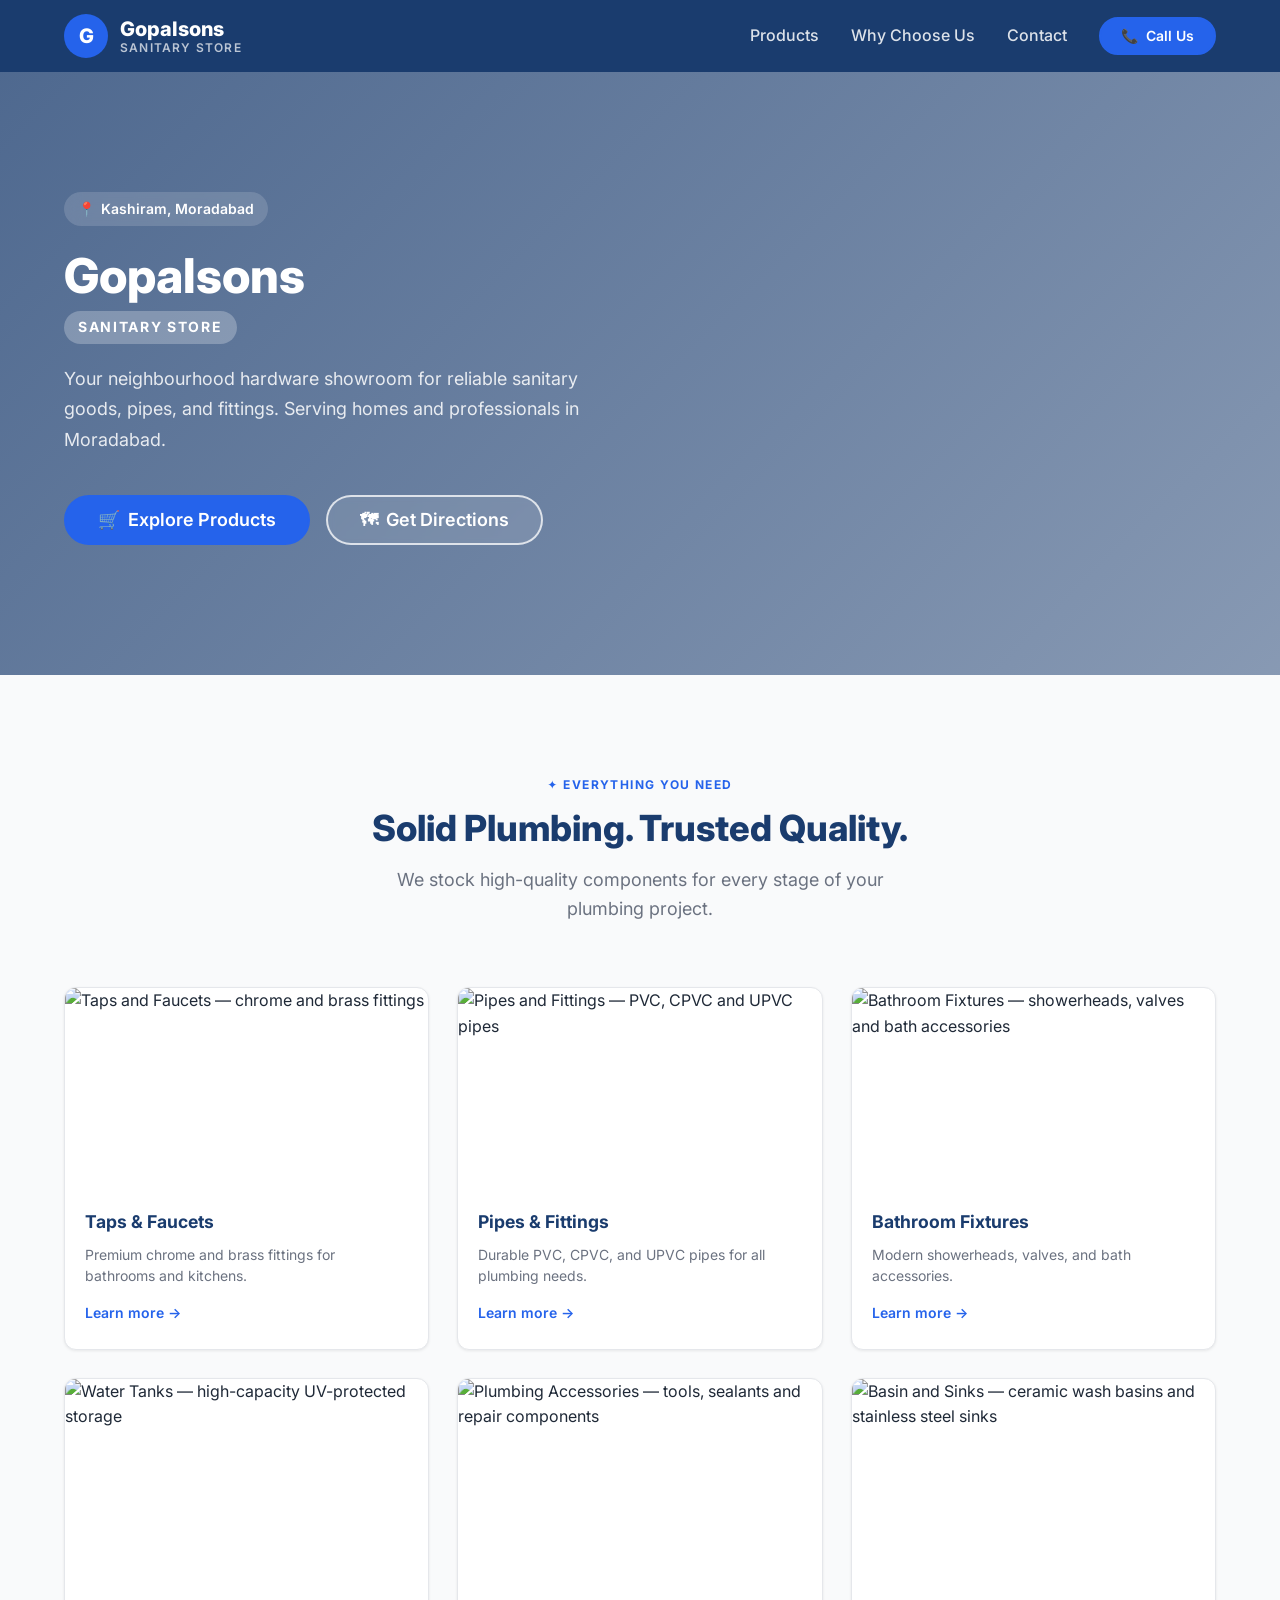
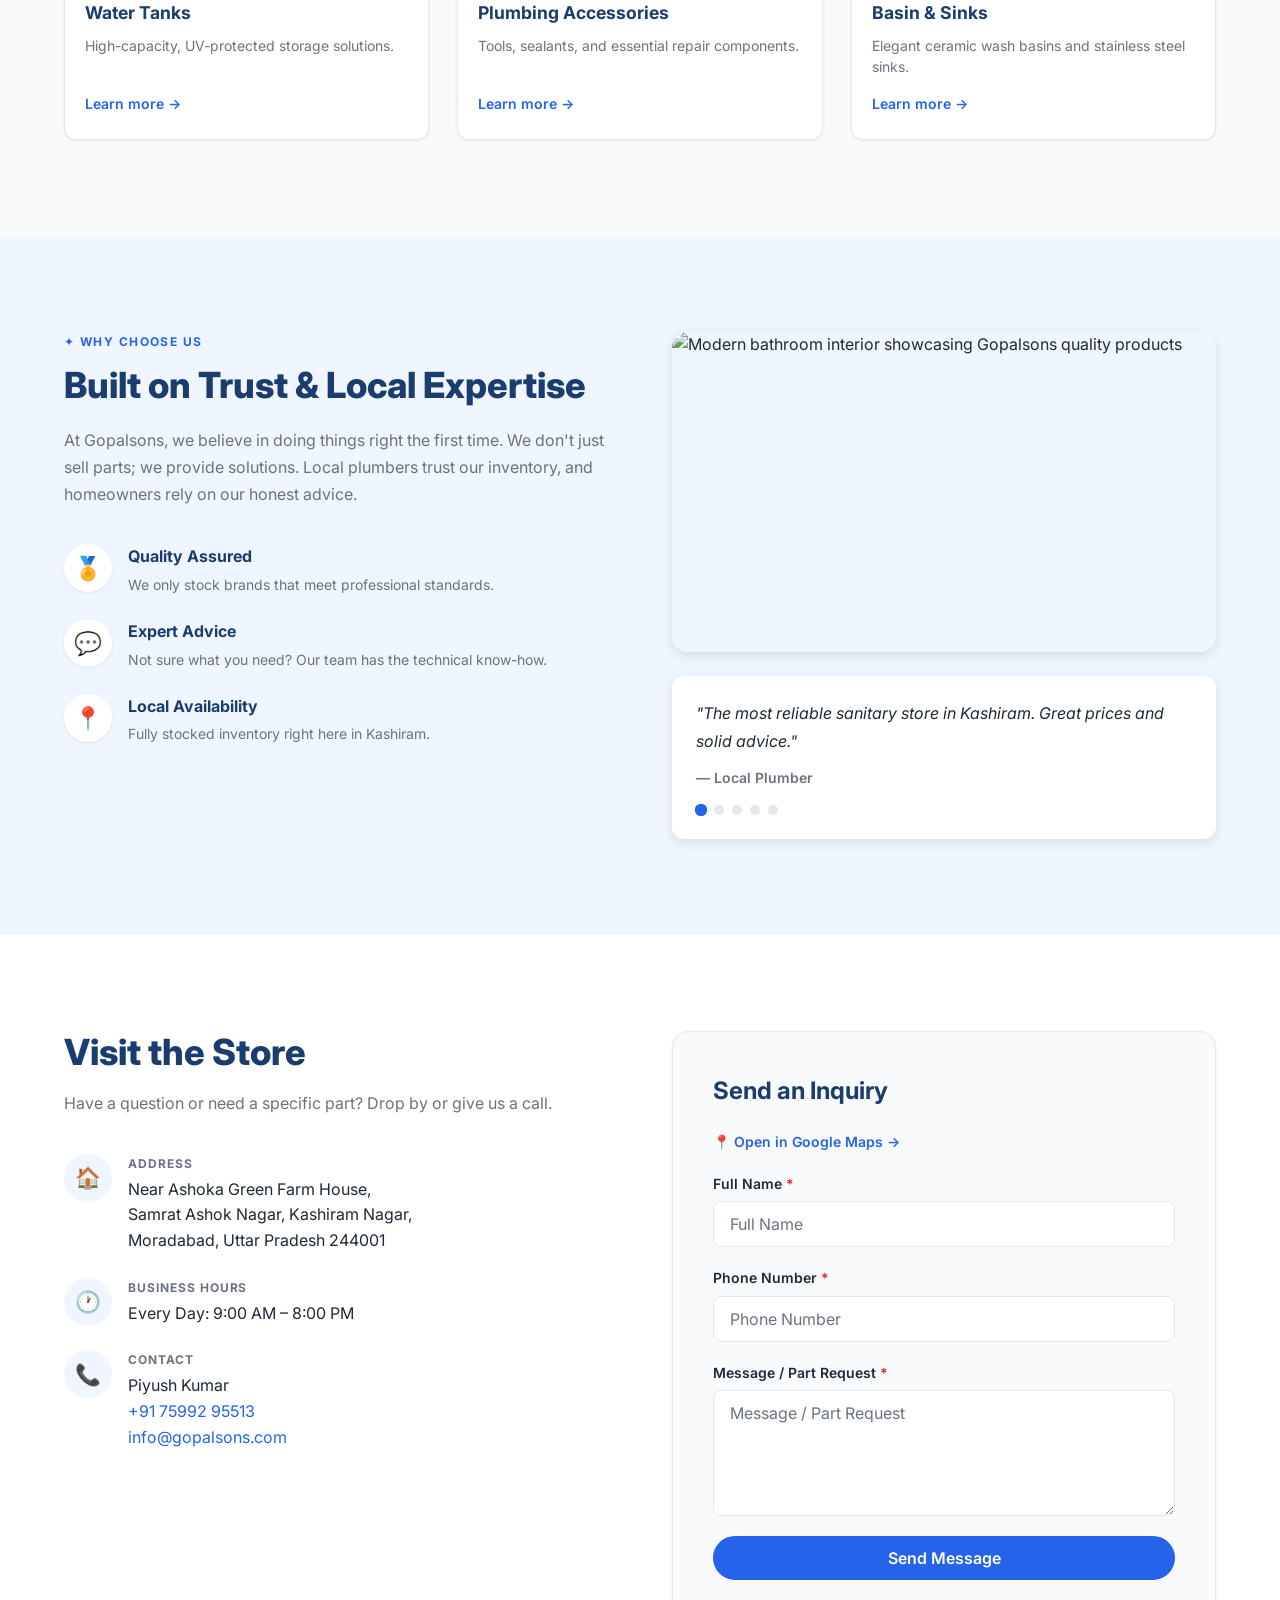
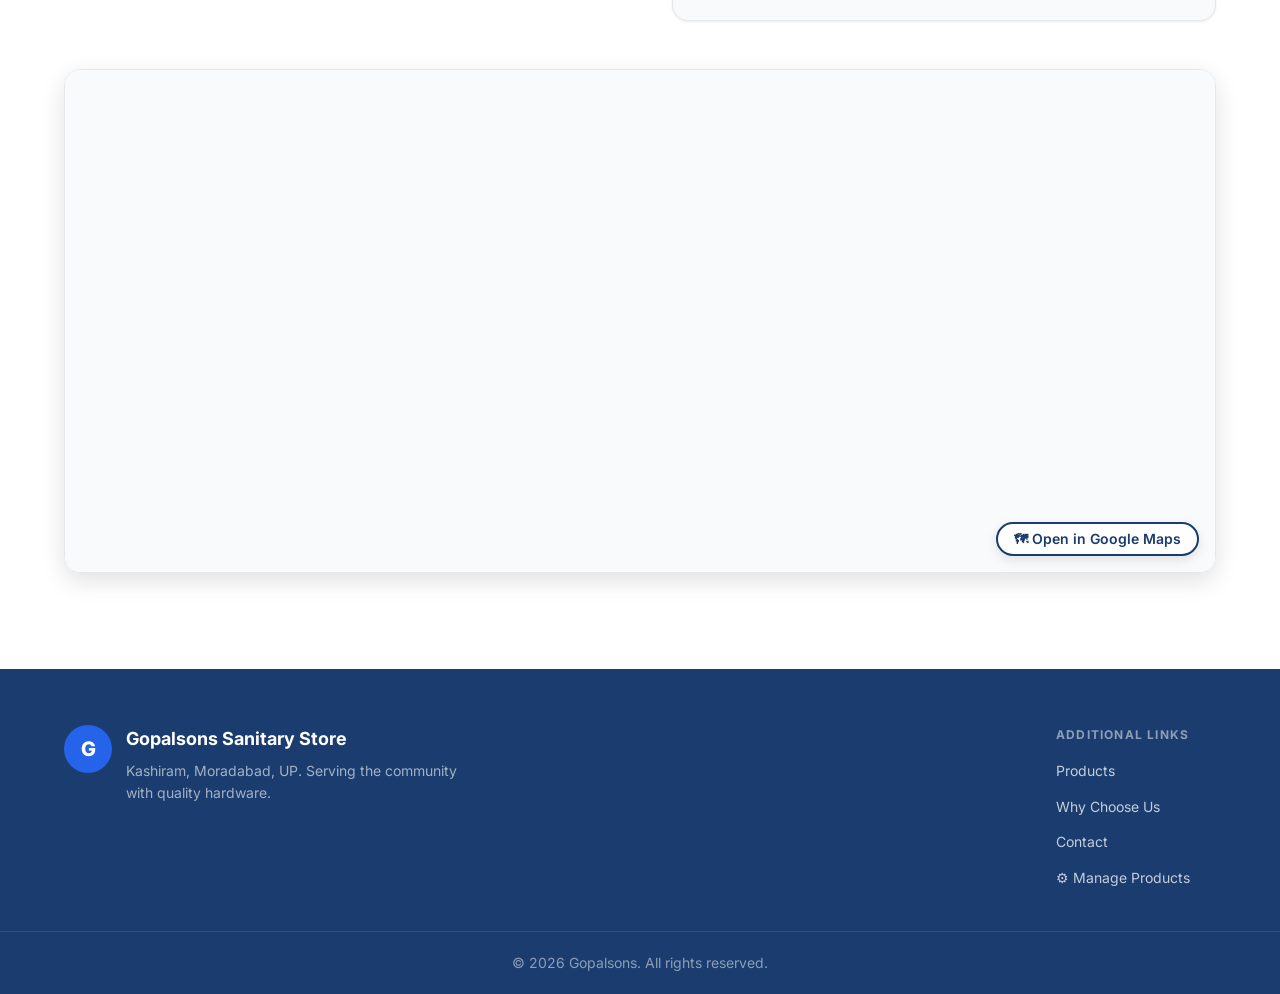
==== commit b2bfc40a: "test" ====
--- a/index.html
+++ b/index.html
@@ -11,7 +11,7 @@
   <meta property="og:description" content="Your neighbourhood hardware showroom for reliable sanitary goods, pipes, and fittings. Serving homes and professionals in Moradabad." />
   <meta property="og:type" content="website" />
   <meta property="og:url" content="https://gopalsons-sanitary-supply--jaswant.replit.app/" />
-  <meta property="og:image" content="https://gopalsons-sanitary-supply--jaswant.replit.app/hero-bg.jpg" />
+  <meta property="og:image" content="https://images.unsplash.com/photo-1620626011761-996317b8d101?auto=format&fit=crop&w=1200&q=80" />
 
   <!-- Google Fonts -->
   <link rel="preconnect" href="https://fonts.googleapis.com" />
@@ -94,8 +94,8 @@
           </p>
 
           <div class="hero-actions">
-            <a href="tel:+917599295513" class="btn btn-primary btn-lg">
-              <span aria-hidden="true">📞</span> Call Us
+            <a href="#products" class="btn btn-primary btn-lg">
+              <span aria-hidden="true">🛒</span> Explore Products
             </a>
             <a
               href="https://www.google.com/maps/place/Gopal+Son%27s+Sanitary+Store/@28.8424209,78.7502302,16.25z/data=!4m6!3m5!1s0x390afb600d4c7957:0x787fab94d7e78c6c!8m2!3d28.8423056!4d78.751364!16s%2Fg%2F11rd0y1kb9"
@@ -110,8 +110,8 @@
 
         <div class="hero-image-wrap">
           <img
-            src="https://gopalsons-sanitary-supply--jaswant.replit.app/hero-bg.jpg"
-            alt="Store Interior — Gopalsons Sanitary Store in Kashiram, Moradabad"
+            src="https://images.unsplash.com/photo-1620626011761-996317b8d101?auto=format&fit=crop&w=800&q=80"
+            alt="Elegant modern bathroom — Gopalsons Sanitary Store in Kashiram, Moradabad"
             class="hero-img"
             loading="eager"
             width="600"
@@ -139,7 +139,7 @@
           <article class="product-card">
             <div class="product-card-img-wrap">
               <img
-                src="https://gopalsons-sanitary-supply--jaswant.replit.app/taps.jpg"
+                src="https://images.unsplash.com/photo-1623111771733-d3ab4d26ce41?auto=format&fit=crop&w=600&q=80"
                 alt="Taps and Faucets — chrome and brass fittings"
                 loading="lazy"
                 width="400"
@@ -156,7 +156,7 @@
           <article class="product-card">
             <div class="product-card-img-wrap">
               <img
-                src="https://gopalsons-sanitary-supply--jaswant.replit.app/pipes.jpg"
+                src="https://images.unsplash.com/photo-1586057285471-2f78bffaf074?auto=format&fit=crop&w=600&q=80"
                 alt="Pipes and Fittings — PVC, CPVC and UPVC pipes"
                 loading="lazy"
                 width="400"
@@ -173,7 +173,7 @@
           <article class="product-card">
             <div class="product-card-img-wrap">
               <img
-                src="https://gopalsons-sanitary-supply--jaswant.replit.app/fixtures.jpg"
+                src="https://images.unsplash.com/photo-1631889993959-41b4e9c6e3c5?auto=format&fit=crop&w=600&q=80"
                 alt="Bathroom Fixtures — showerheads, valves and bath accessories"
                 loading="lazy"
                 width="400"
@@ -190,7 +190,7 @@
           <article class="product-card">
             <div class="product-card-img-wrap">
               <img
-                src="https://gopalsons-sanitary-supply--jaswant.replit.app/tank.jpg"
+                src="https://images.unsplash.com/photo-1630732347607-3a89a66447e9?auto=format&fit=crop&w=600&q=80"
                 alt="Water Tanks — high-capacity UV-protected storage"
                 loading="lazy"
                 width="400"
@@ -207,7 +207,7 @@
           <article class="product-card">
             <div class="product-card-img-wrap">
               <img
-                src="https://gopalsons-sanitary-supply--jaswant.replit.app/accessories.jpg"
+                src="https://images.unsplash.com/photo-1505832773278-f0d50c13dbe0?auto=format&fit=crop&w=600&q=80"
                 alt="Plumbing Accessories — tools, sealants and repair components"
                 loading="lazy"
                 width="400"
@@ -224,7 +224,7 @@
           <article class="product-card">
             <div class="product-card-img-wrap">
               <img
-                src="https://gopalsons-sanitary-supply--jaswant.replit.app/basin.jpg"
+                src="https://images.unsplash.com/photo-1564540583246-934409427776?auto=format&fit=crop&w=600&q=80"
                 alt="Basin and Sinks — ceramic wash basins and stainless steel sinks"
                 loading="lazy"
                 width="400"
@@ -289,8 +289,8 @@
           <!-- Right: image + testimonial carousel -->
           <div class="about-visual">
             <img
-              src="https://gopalsons-sanitary-supply--jaswant.replit.app/hero-bg.jpg"
-              alt="Inside the Gopalsons store showing stocked shelves"
+              src="https://images.unsplash.com/photo-1631889993959-41b4e9c6e3c5?auto=format&fit=crop&w=800&q=80"
+              alt="Modern bathroom interior showcasing Gopalsons quality products"
               class="about-img"
               loading="lazy"
               width="560"
@@ -336,7 +336,11 @@
                 <div class="store-detail-icon" aria-hidden="true">🏠</div>
                 <div class="store-detail-text">
                   <span class="store-detail-label">Address</span>
-                  <span class="store-detail-value">Samrat Ashok Nagar, Kashiram Nagar,<br />Moradabad, Uttar Pradesh 244001</span>
+                  <span class="store-detail-value">
+                    Near Ashoka Green Farm House,<br />
+                    Samrat Ashok Nagar, Kashiram Nagar,<br />
+                    Moradabad, Uttar Pradesh 244001
+                  </span>
                 </div>
               </div>
 
@@ -345,7 +349,7 @@
                 <div class="store-detail-text">
                   <span class="store-detail-label">Business Hours</span>
                   <span class="store-detail-value">
-                    Mon – Sat: 9:00 AM – 8:00 PM<br />Sunday: Closed
+                    Every Day: 9:00 AM – 8:00 PM
                   </span>
                 </div>
               </div>
@@ -355,6 +359,7 @@
                 <div class="store-detail-text">
                   <span class="store-detail-label">Contact</span>
                   <span class="store-detail-value">
+                    Piyush Kumar<br />
                     <a href="tel:+917599295513">+91 75992 95513</a><br />
                     <a href="mailto:info@gopalsons.com">info@gopalsons.com</a>
                   </span>
--- a/styles.css
+++ b/styles.css
@@ -418,37 +418,50 @@
    ============================================================= */
 #hero {
   padding-top: var(--nav-height);
-  background: linear-gradient(135deg, #f0f7ff 0%, #ffffff 100%);
+  position: relative;
+  background-image: url('https://images.unsplash.com/photo-1620626011761-996317b8d101?auto=format&fit=crop&w=1800&q=80');
+  background-size: cover;
+  background-position: center;
+}
+
+#hero::before {
+  content: '';
+  position: absolute;
+  inset: 0;
+  background: linear-gradient(135deg, rgba(26,60,110,0.78) 0%, rgba(26,60,110,0.52) 100%);
 }
 
 .hero-container {
   max-width: 1200px;
   margin: 0 auto;
-  padding: 48px 24px 56px;
-  display: grid;
-  grid-template-columns: 1fr 1fr;
-  gap: 48px;
-  align-items: center;
+  padding: 120px 24px 130px;
+  position: relative;
+  z-index: 1;
 }
 
 /* Hero text */
+.hero-content {
+  max-width: 600px;
+}
+
 .hero-badge {
   display: inline-flex;
   align-items: center;
   gap: 6px;
-  background: var(--color-accent-light);
-  color: var(--color-accent);
+  background: rgba(255,255,255,0.15);
+  color: #ffffff;
   font-size: var(--text-sm);
   font-weight: 600;
   padding: 6px 14px;
   border-radius: var(--radius-full);
   margin-bottom: 24px;
+  backdrop-filter: blur(8px);
 }
 
 .hero-title {
   font-size: var(--text-5xl);
   font-weight: 800;
-  color: var(--color-primary);
+  color: #ffffff;
   line-height: 1.1;
   margin-bottom: 8px;
 }
@@ -459,7 +472,7 @@
 
 .hero-store-tag {
   display: inline-block;
-  background: var(--color-accent);
+  background: rgba(255,255,255,0.25);
   color: #ffffff;
   font-size: var(--text-sm);
   font-weight: 700;
@@ -470,9 +483,9 @@
 
 .hero-tagline {
   font-size: var(--text-lg);
-  color: var(--color-text-muted);
-  max-width: 480px;
-  margin-bottom: 40px;
+  color: rgba(255,255,255,0.85);
+  max-width: 520px;
+  margin: 0 0 40px;
   line-height: 1.7;
 }
 
@@ -482,20 +495,22 @@
   flex-wrap: wrap;
 }
 
-/* Hero image */
-.hero-image-wrap {
-  display: flex;
-  justify-content: center;
-  align-items: center;
-}
-
-.hero-img {
-  width: 100%;
-  max-width: 560px;
-  height: 420px;
-  object-fit: cover;
-  border-radius: var(--radius-xl);
-  box-shadow: var(--shadow-lg);
+/* Hero image wrap hidden (bg image used instead) */
+.hero-image-wrap { display: none; }
+
+/* Outline button on dark hero background */
+#hero .btn-outline {
+  color: #ffffff;
+  border-color: rgba(255,255,255,0.75);
+  background: rgba(255,255,255,0.1);
+  backdrop-filter: blur(4px);
+}
+
+#hero .btn-outline:hover {
+  background: rgba(255,255,255,0.25);
+  border-color: #ffffff;
+  color: #ffffff;
+  box-shadow: 0 4px 16px rgba(0,0,0,0.25);
 }
 
 /* =============================================================
@@ -1052,33 +1067,20 @@
 
   /* Hero */
   .hero-container {
-    grid-template-columns: 1fr;
-    gap: 48px;
-    padding: 64px 24px;
+    padding: 80px 24px 90px;
+  }
+
+  .hero-content {
+    max-width: 100%;
     text-align: center;
   }
 
-  .hero-badge {
-    margin-left: auto;
-    margin-right: auto;
-  }
-
   .hero-tagline {
-    margin-left: auto;
-    margin-right: auto;
+    margin: 0 auto 40px;
   }
 
   .hero-actions {
     justify-content: center;
-  }
-
-  .hero-image-wrap {
-    order: -1;
-  }
-
-  .hero-img {
-    max-width: 100%;
-    height: 360px;
   }
 
   /* Products: 2 columns */
@@ -1133,10 +1135,6 @@
   /* Hero */
   .hero-title {
     font-size: var(--text-4xl);
-  }
-
-  .hero-img {
-    height: 260px;
   }
 
   /* Products: 1 column */
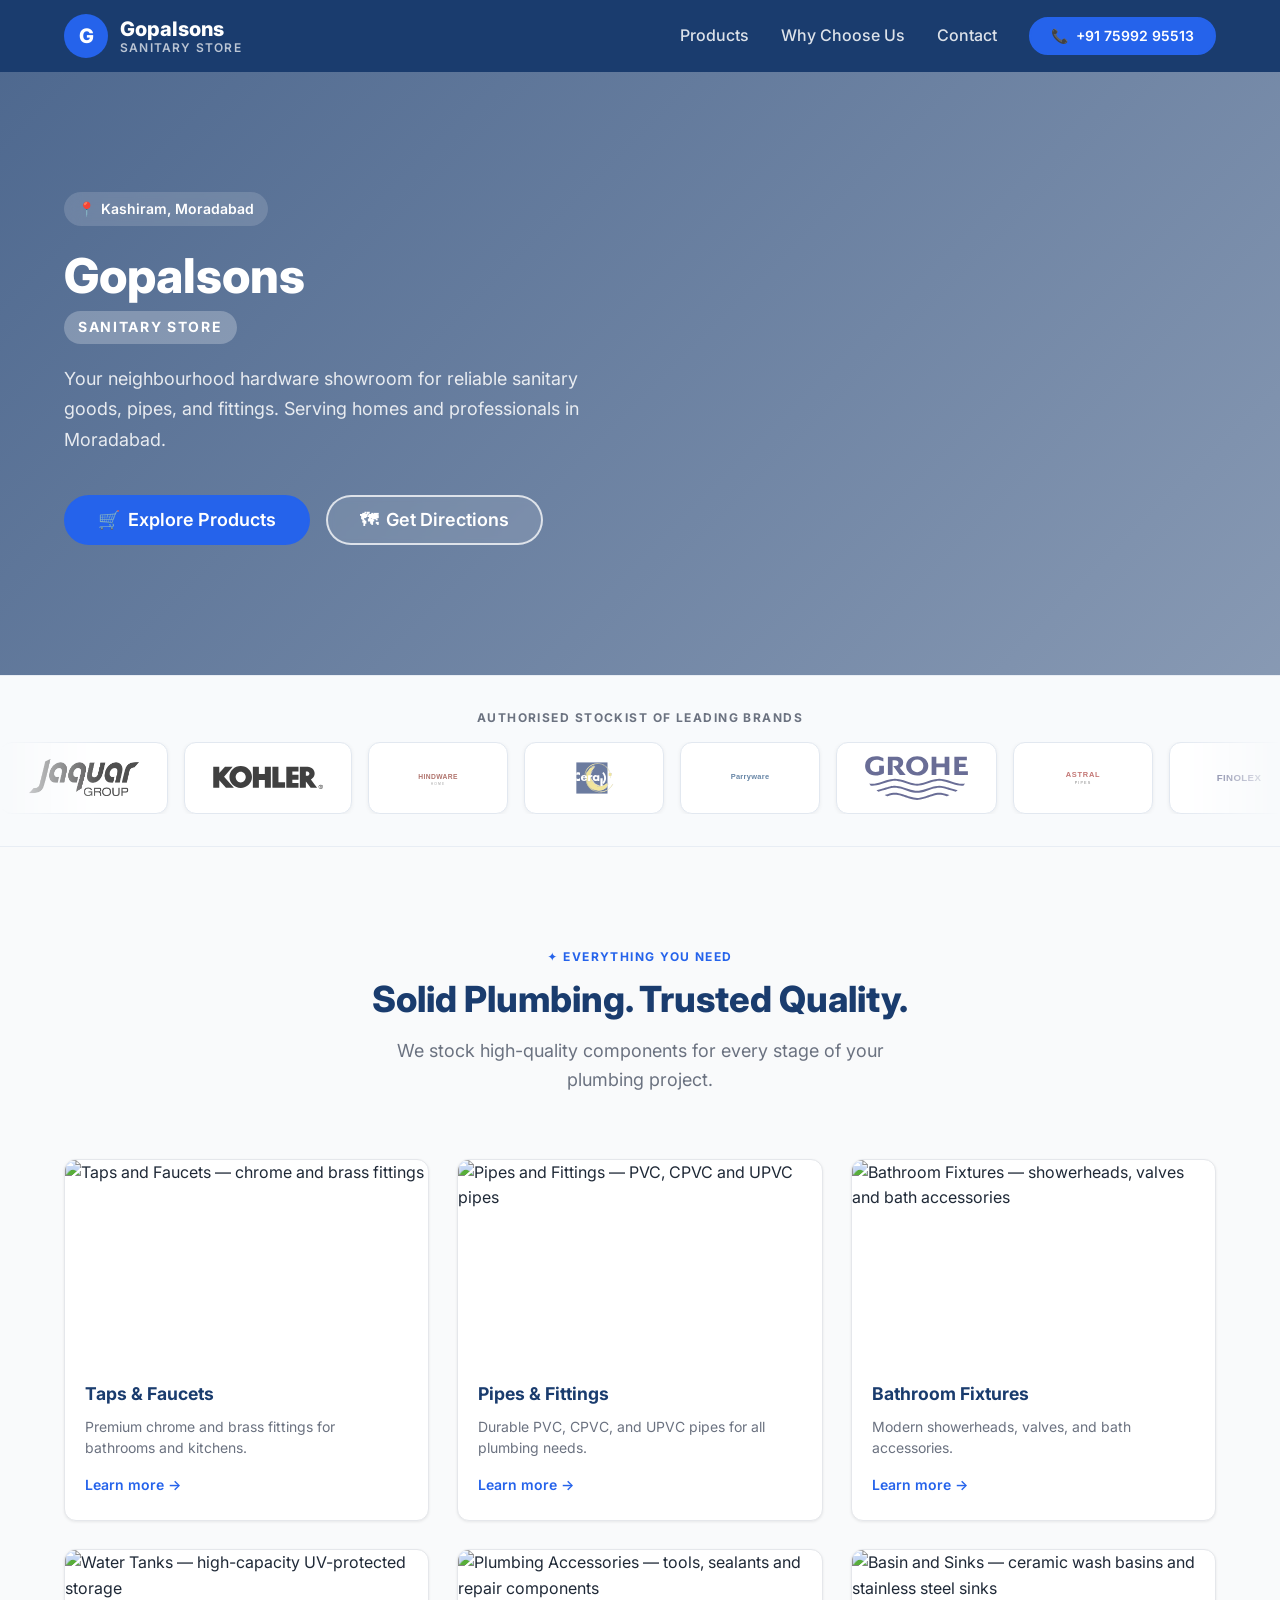
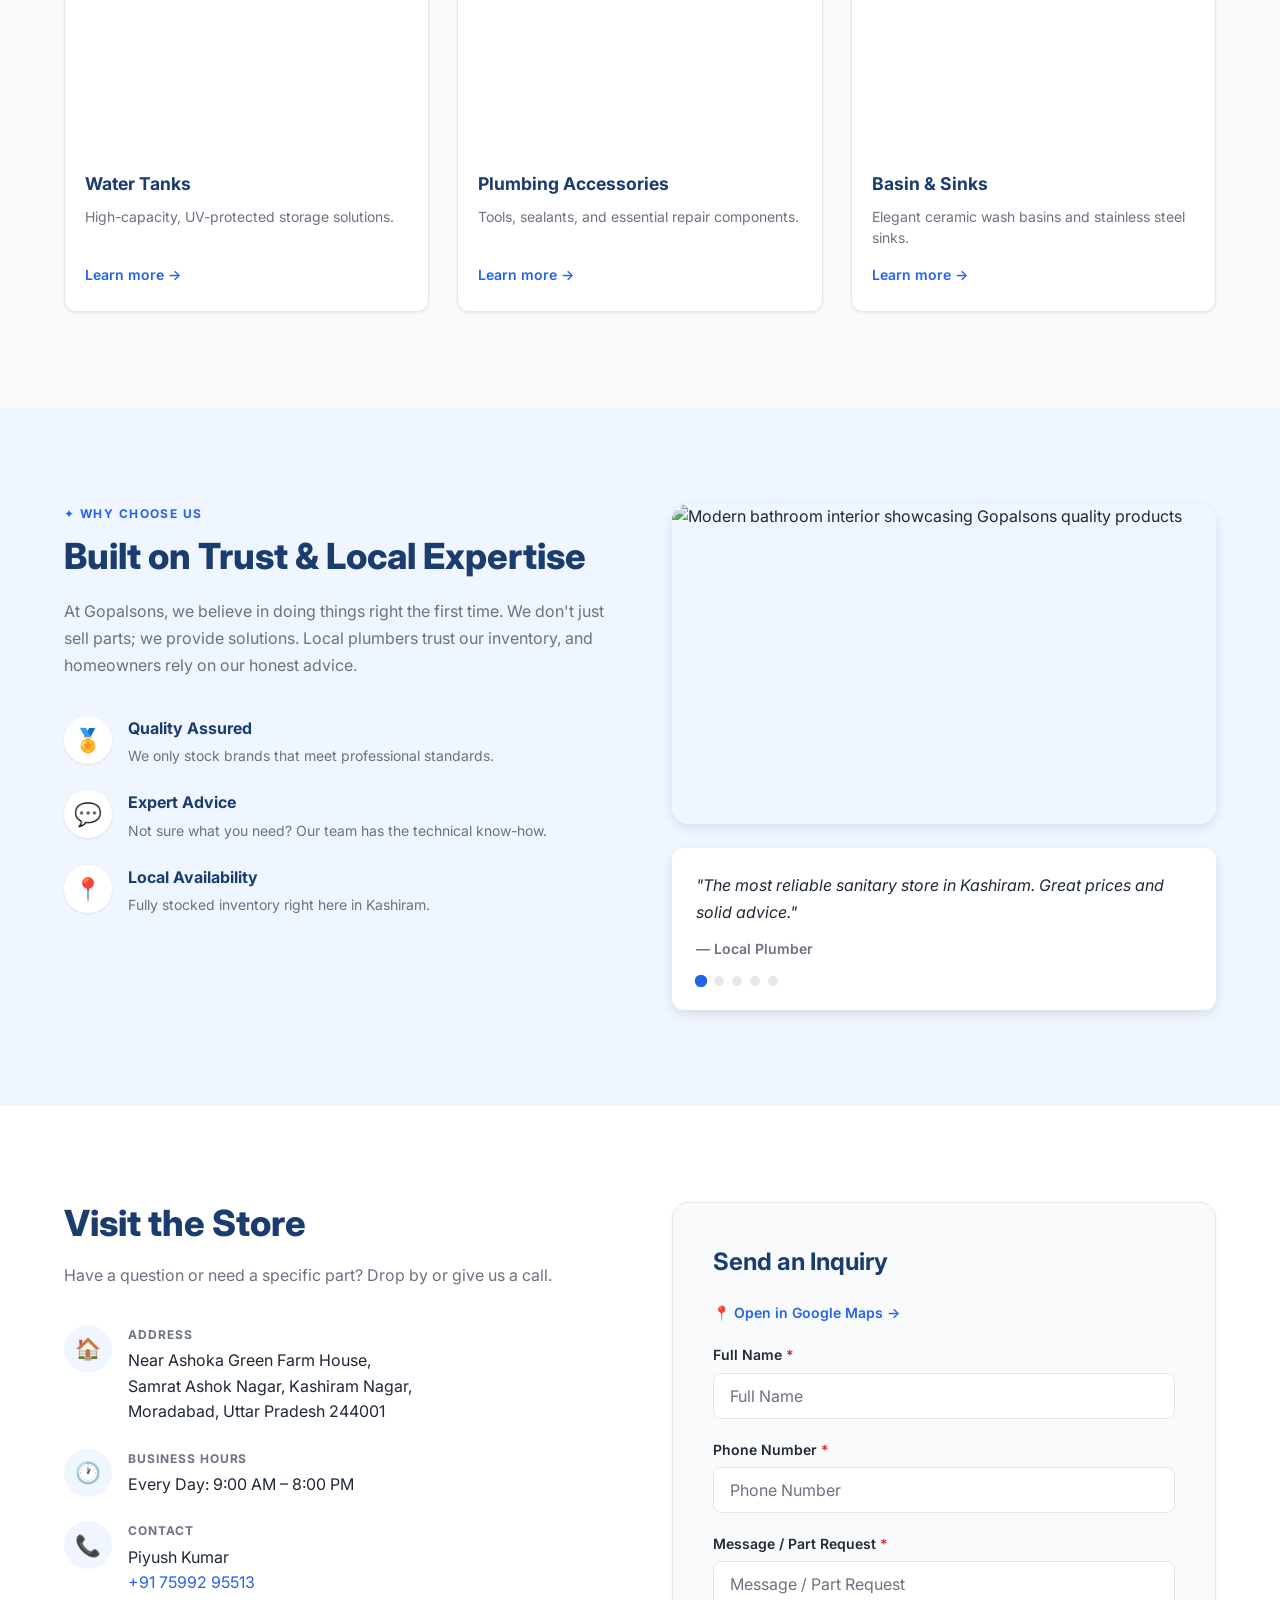
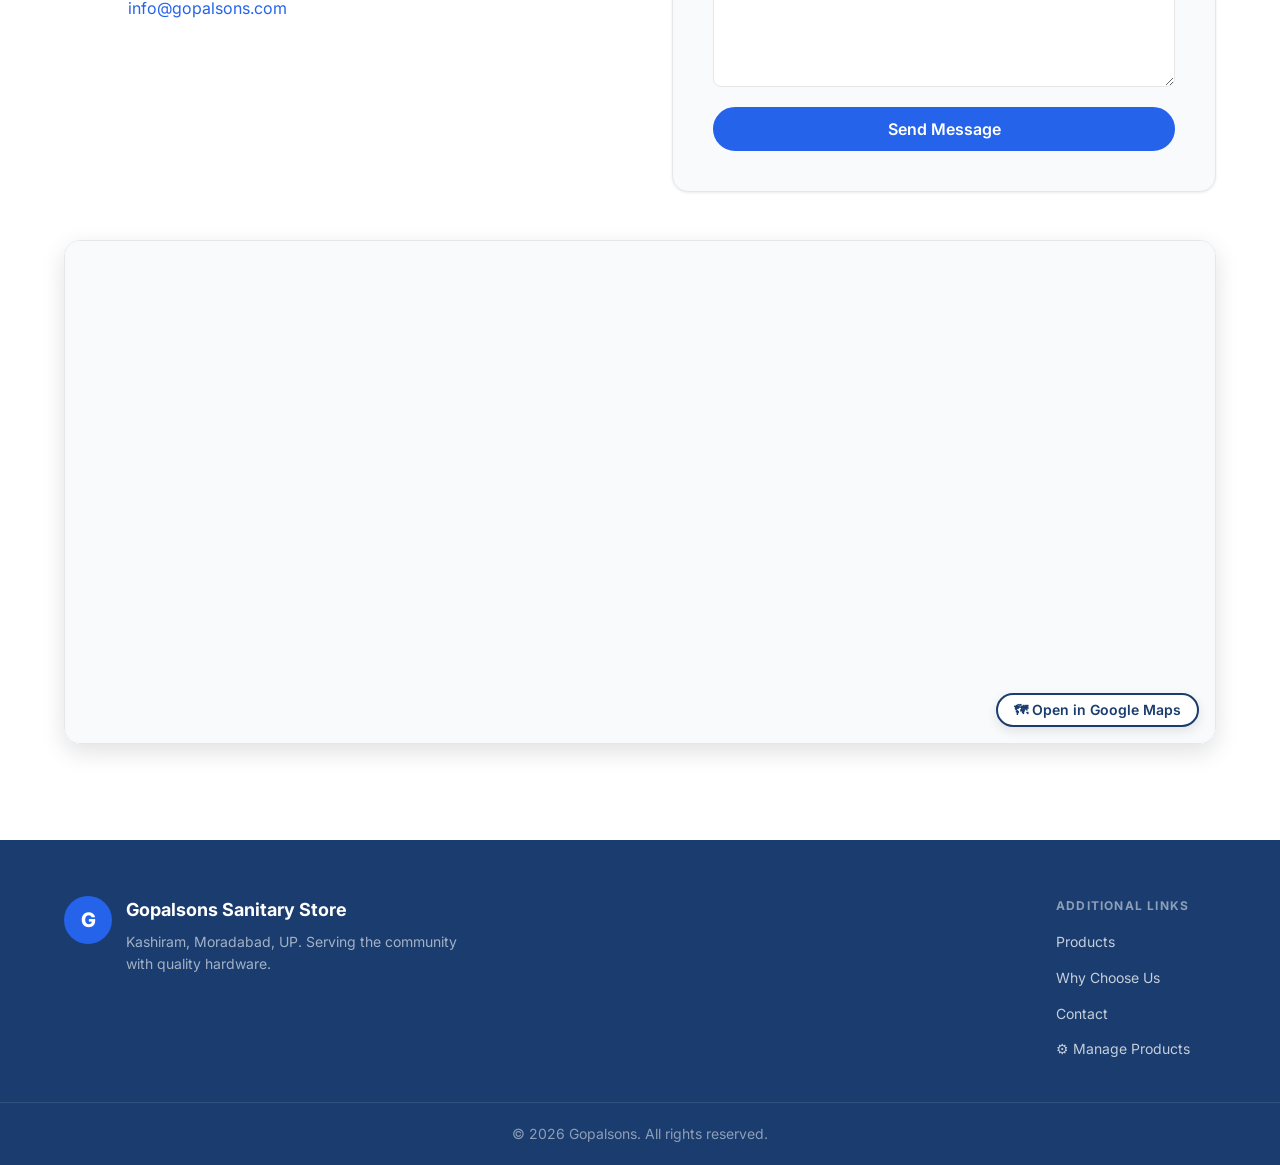
==== commit e7b63c94: "Add brand logos: 4 real logos (Jaquar, Kohler, GROHE, Cera) + 6 SVG wordmarks; serve all locally" ====
--- a/index.html
+++ b/index.html
@@ -44,7 +44,9 @@
       </ul>
 
       <a href="tel:+917599295513" class="btn btn-primary nav-cta">
-        <span aria-hidden="true">📞</span> Call Us
+        <span aria-hidden="true">📞</span>
+        <span class="nav-cta-desktop">+91 75992 95513</span>
+        <span class="nav-cta-mobile">Call Us</span>
       </a>
 
       <button
@@ -117,6 +119,39 @@
             width="600"
             height="480"
           />
+        </div>
+      </div>
+    </section>
+
+    <!-- ===========================
+         BRANDS SECTION
+    ============================ -->
+    <section id="brands" aria-labelledby="brands-heading">
+      <div class="brands-container">
+        <p class="brands-label" id="brands-heading">Authorised Stockist of Leading Brands</p>
+        <div class="brands-track-wrap" aria-hidden="true">
+          <div class="brands-track">
+            <div class="brand-card"><img src="logos/jaquar.png"   alt="Jaquar"       class="brand-logo"></div>
+            <div class="brand-card"><img src="logos/kohler.svg"   alt="Kohler"       class="brand-logo"></div>
+            <div class="brand-card"><img src="logos/hindware.svg" alt="Hindware"     class="brand-logo svg-logo"></div>
+            <div class="brand-card"><img src="logos/cera.svg"     alt="Cera"         class="brand-logo"></div>
+            <div class="brand-card"><img src="logos/parryware.svg" alt="Parryware"   class="brand-logo svg-logo"></div>
+            <div class="brand-card"><img src="logos/grohe.svg"    alt="GROHE"        class="brand-logo"></div>
+            <div class="brand-card"><img src="logos/astral.svg"   alt="Astral Pipes" class="brand-logo svg-logo"></div>
+            <div class="brand-card"><img src="logos/finolex.svg"  alt="Finolex"      class="brand-logo svg-logo"></div>
+            <div class="brand-card"><img src="logos/prince.svg"   alt="Prince Pipes" class="brand-logo svg-logo"></div>
+            <div class="brand-card"><img src="logos/sintex.svg"   alt="Sintex"       class="brand-logo svg-logo"></div>
+            <div class="brand-card"><img src="logos/jaquar.png"   alt="Jaquar"       class="brand-logo"></div>
+            <div class="brand-card"><img src="logos/kohler.svg"   alt="Kohler"       class="brand-logo"></div>
+            <div class="brand-card"><img src="logos/hindware.svg" alt="Hindware"     class="brand-logo svg-logo"></div>
+            <div class="brand-card"><img src="logos/cera.svg"     alt="Cera"         class="brand-logo"></div>
+            <div class="brand-card"><img src="logos/parryware.svg" alt="Parryware"   class="brand-logo svg-logo"></div>
+            <div class="brand-card"><img src="logos/grohe.svg"    alt="GROHE"        class="brand-logo"></div>
+            <div class="brand-card"><img src="logos/astral.svg"   alt="Astral Pipes" class="brand-logo svg-logo"></div>
+            <div class="brand-card"><img src="logos/finolex.svg"  alt="Finolex"      class="brand-logo svg-logo"></div>
+            <div class="brand-card"><img src="logos/prince.svg"   alt="Prince Pipes" class="brand-logo svg-logo"></div>
+            <div class="brand-card"><img src="logos/sintex.svg"   alt="Sintex"       class="brand-logo svg-logo"></div>
+          </div>
         </div>
       </div>
     </section>
--- a/styles.css
+++ b/styles.css
@@ -348,6 +348,9 @@
   flex-shrink: 0;
 }
 
+.nav-cta-mobile { display: none; }
+.nav-cta-desktop { display: inline; }
+
 /* Hamburger */
 .nav-hamburger {
   display: none;
@@ -511,6 +514,97 @@
   border-color: #ffffff;
   color: #ffffff;
   box-shadow: 0 4px 16px rgba(0,0,0,0.25);
+}
+
+/* =============================================================
+   BRANDS SECTION
+   ============================================================= */
+#brands {
+  background: #f8fafc;
+  border-top: 1px solid #e8edf4;
+  border-bottom: 1px solid #e8edf4;
+  padding: 32px 0;
+  overflow: hidden;
+}
+
+.brands-container {
+  display: flex;
+  flex-direction: column;
+  align-items: center;
+  gap: 14px;
+}
+
+.brands-label {
+  font-size: var(--text-xs);
+  font-weight: 700;
+  letter-spacing: 0.12em;
+  text-transform: uppercase;
+  color: var(--color-text-muted);
+}
+
+.brands-track-wrap {
+  width: 100%;
+  overflow: hidden;
+  mask-image: linear-gradient(to right, transparent 0%, black 8%, black 92%, transparent 100%);
+  -webkit-mask-image: linear-gradient(to right, transparent 0%, black 8%, black 92%, transparent 100%);
+}
+
+.brands-track {
+  display: flex;
+  gap: 16px;
+  align-items: center;
+  width: max-content;
+  animation: brandScroll 32s linear infinite;
+}
+
+@keyframes brandScroll {
+  from { transform: translateX(0); }
+  to   { transform: translateX(-50%); }
+}
+
+.brands-track:hover {
+  animation-play-state: paused;
+}
+
+.brand-card {
+  display: flex;
+  align-items: center;
+  justify-content: center;
+  background: #ffffff;
+  border: 1px solid #e2e8f0;
+  border-radius: var(--radius-lg);
+  padding: 14px 28px;
+  height: 72px;
+  min-width: 140px;
+  box-shadow: 0 1px 4px rgba(0,0,0,0.06);
+  transition: box-shadow 0.2s ease, transform 0.2s ease;
+  flex-shrink: 0;
+}
+
+.brand-card:hover {
+  box-shadow: 0 4px 16px rgba(0,0,0,0.10);
+  transform: translateY(-2px);
+}
+
+.brand-logo {
+  max-width: 110px;
+  max-height: 44px;
+  width: auto;
+  height: auto;
+  object-fit: contain;
+  filter: grayscale(40%) opacity(0.75);
+  transition: filter 0.25s ease, transform 0.25s ease;
+}
+
+/* SVG wordmark logos can render at full width */
+.brand-logo.svg-logo {
+  max-width: 140px;
+  max-height: 52px;
+}
+
+.brand-card:hover .brand-logo {
+  filter: grayscale(0%) opacity(1);
+  transform: scale(1.05);
 }
 
 /* =============================================================
